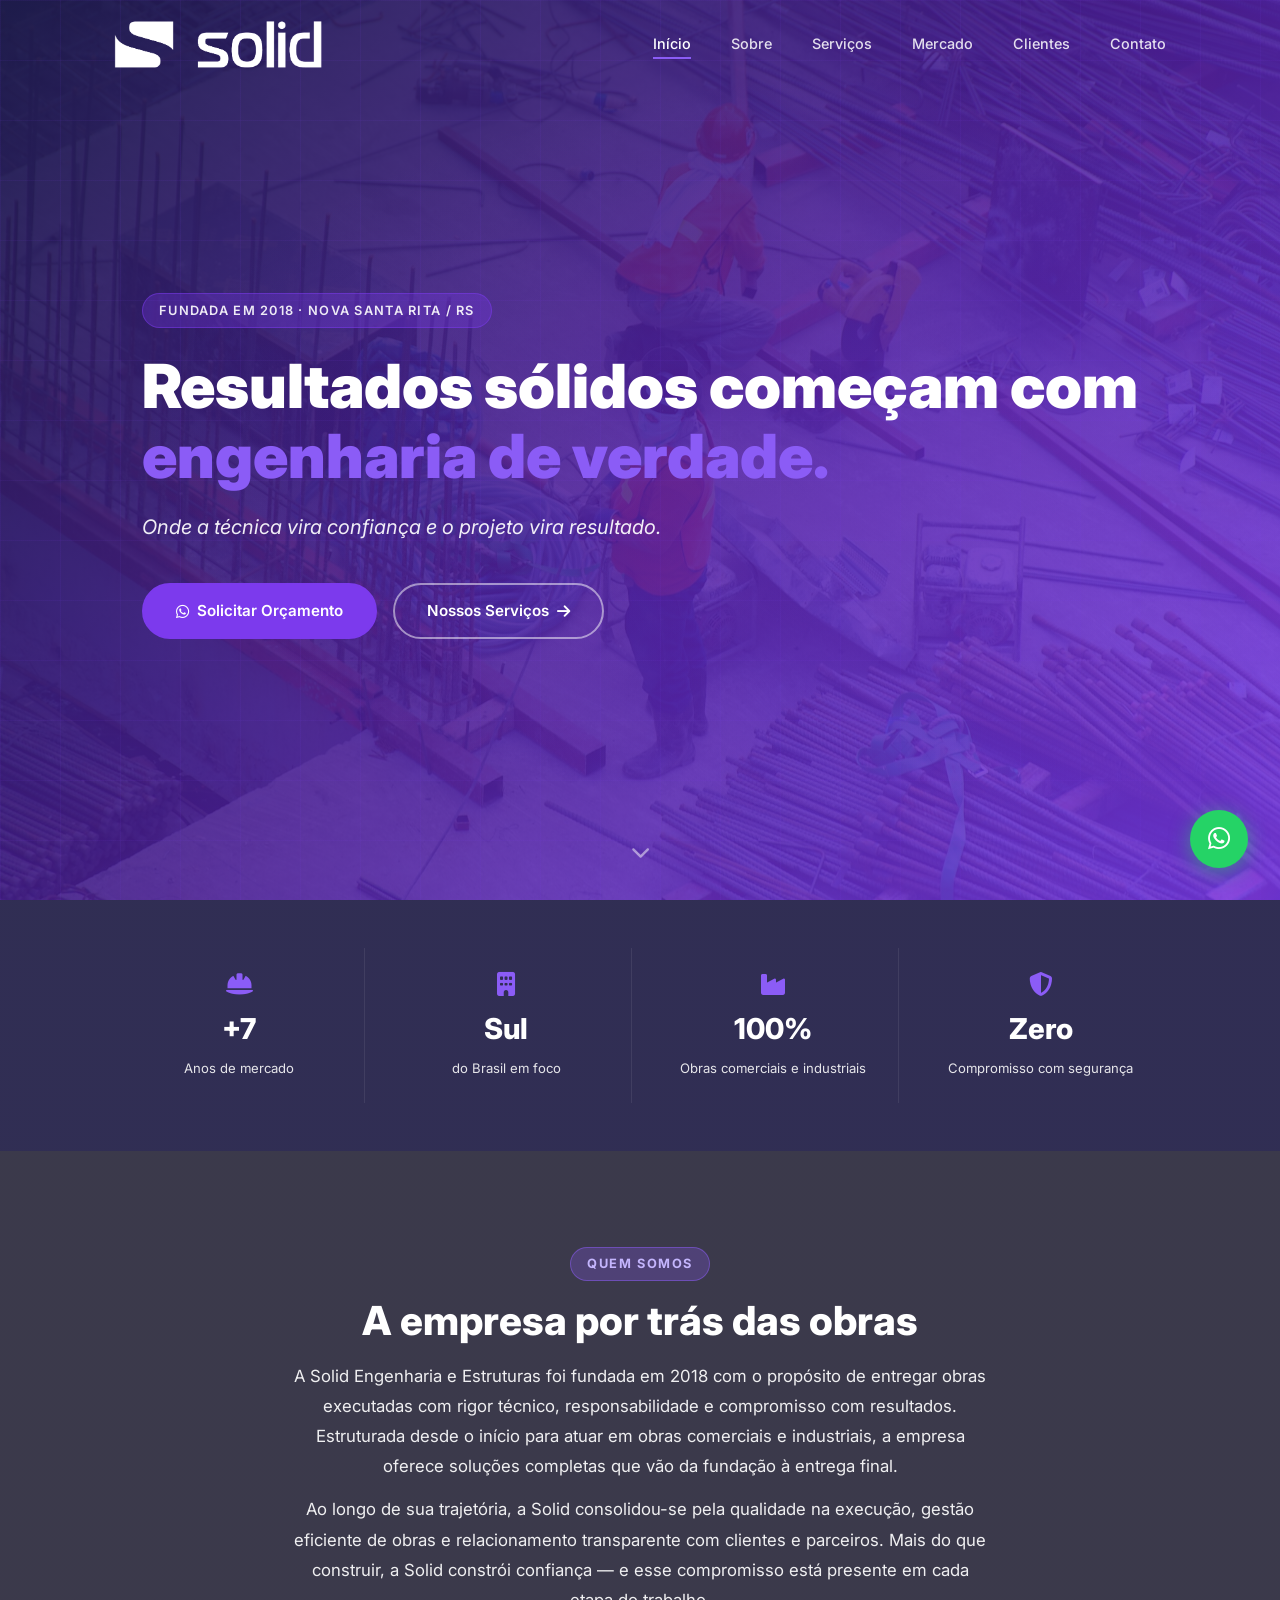
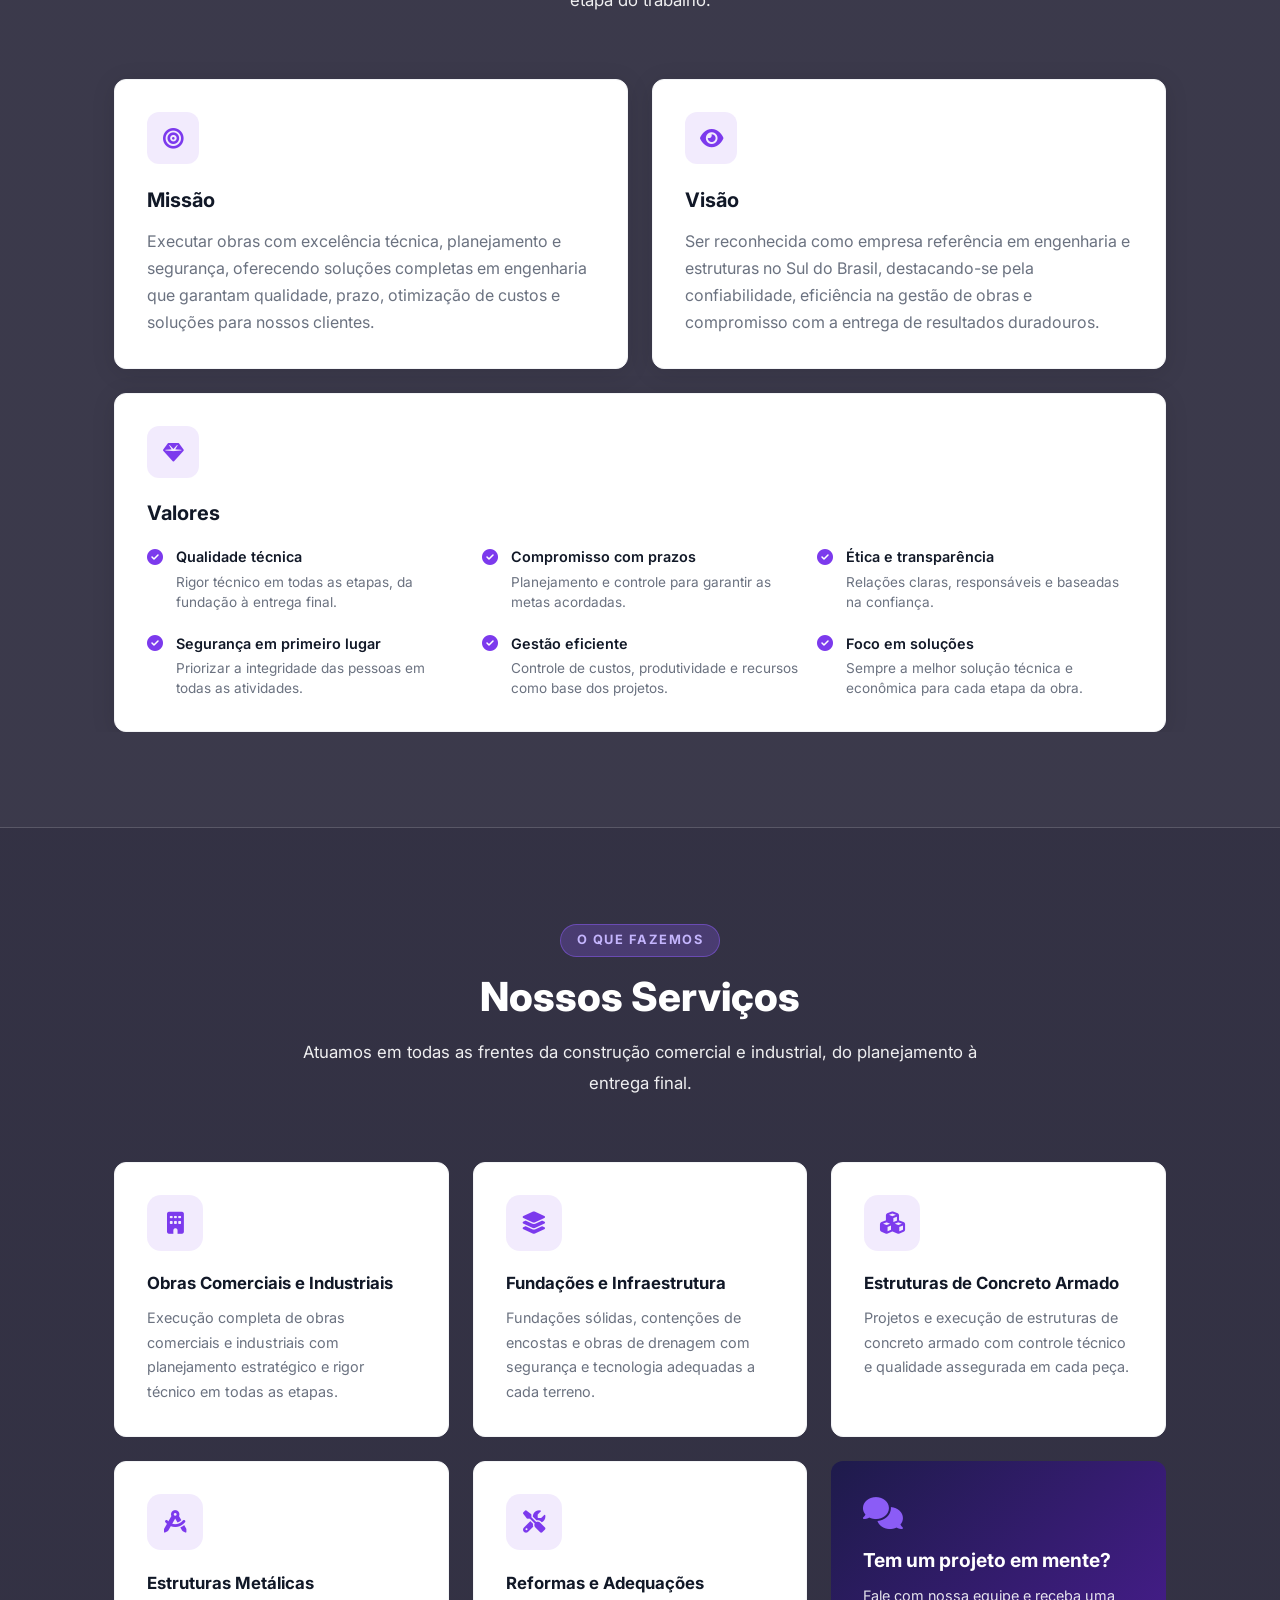
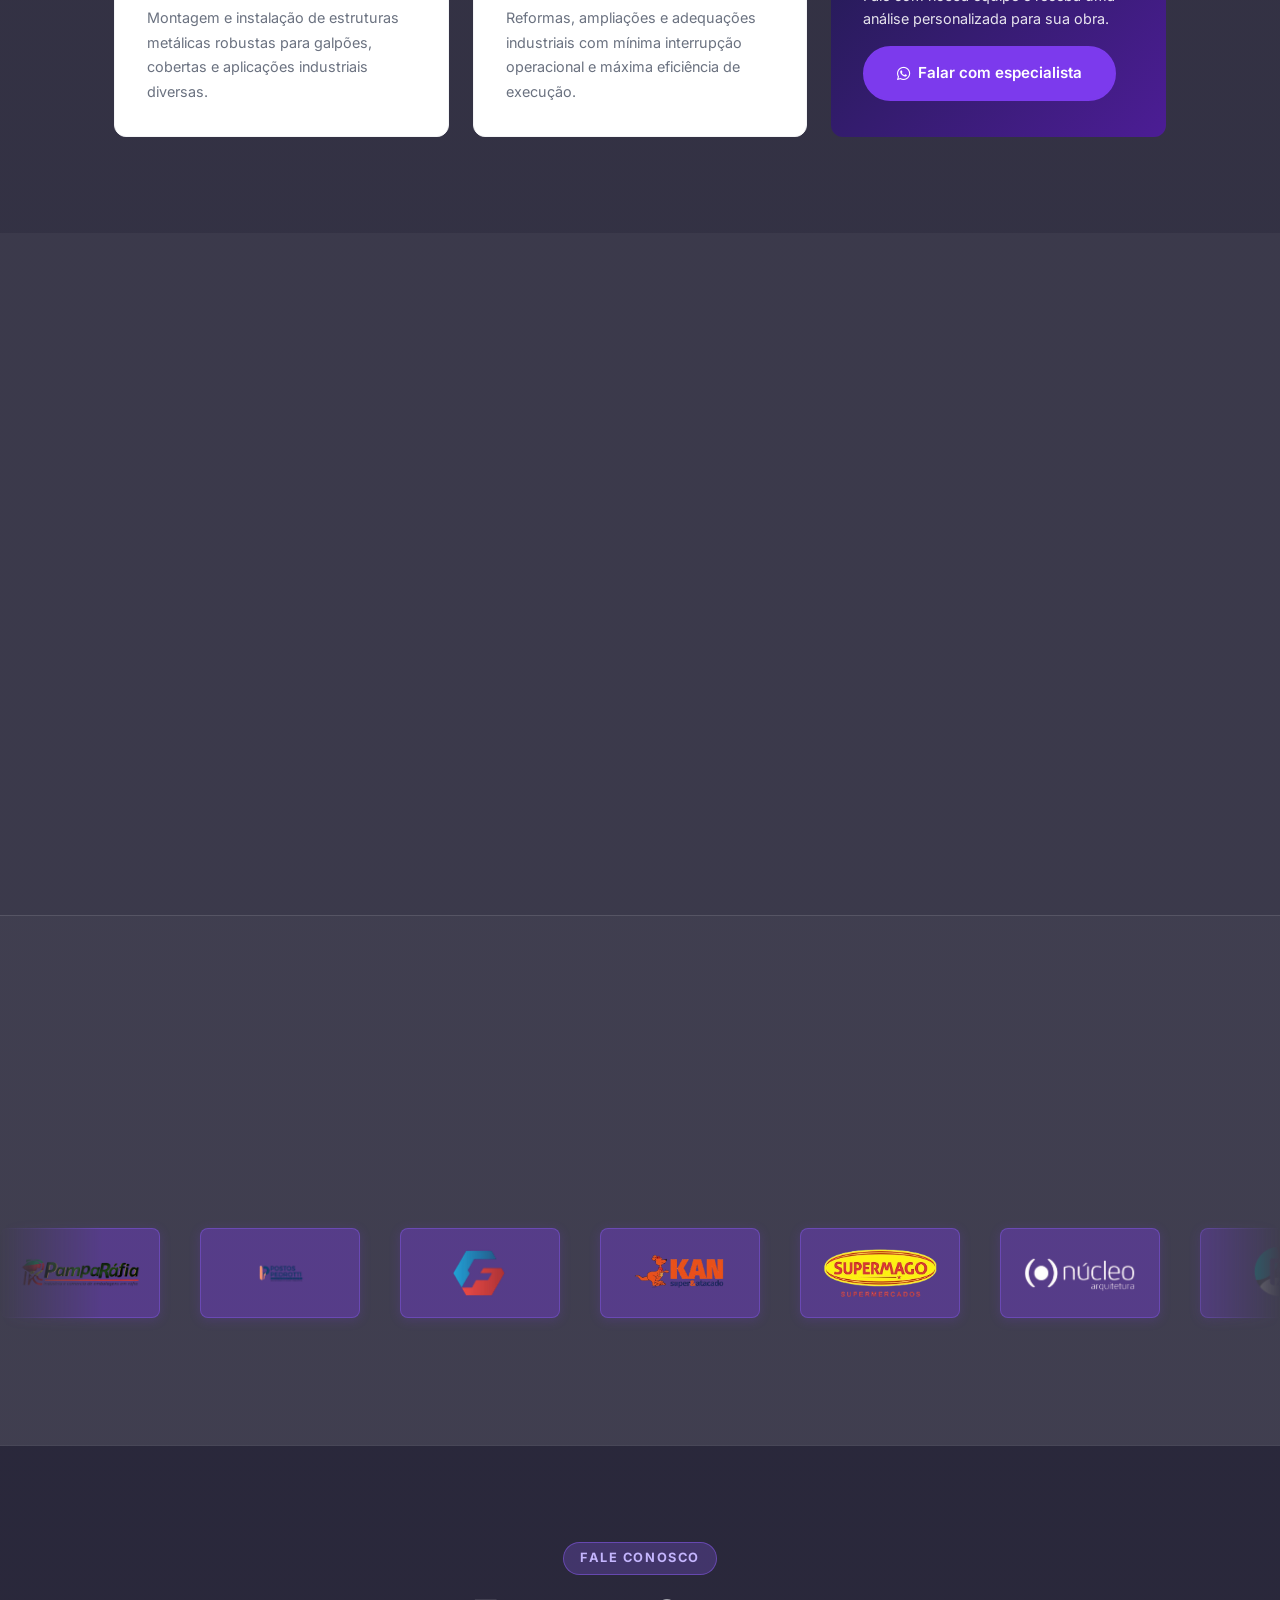
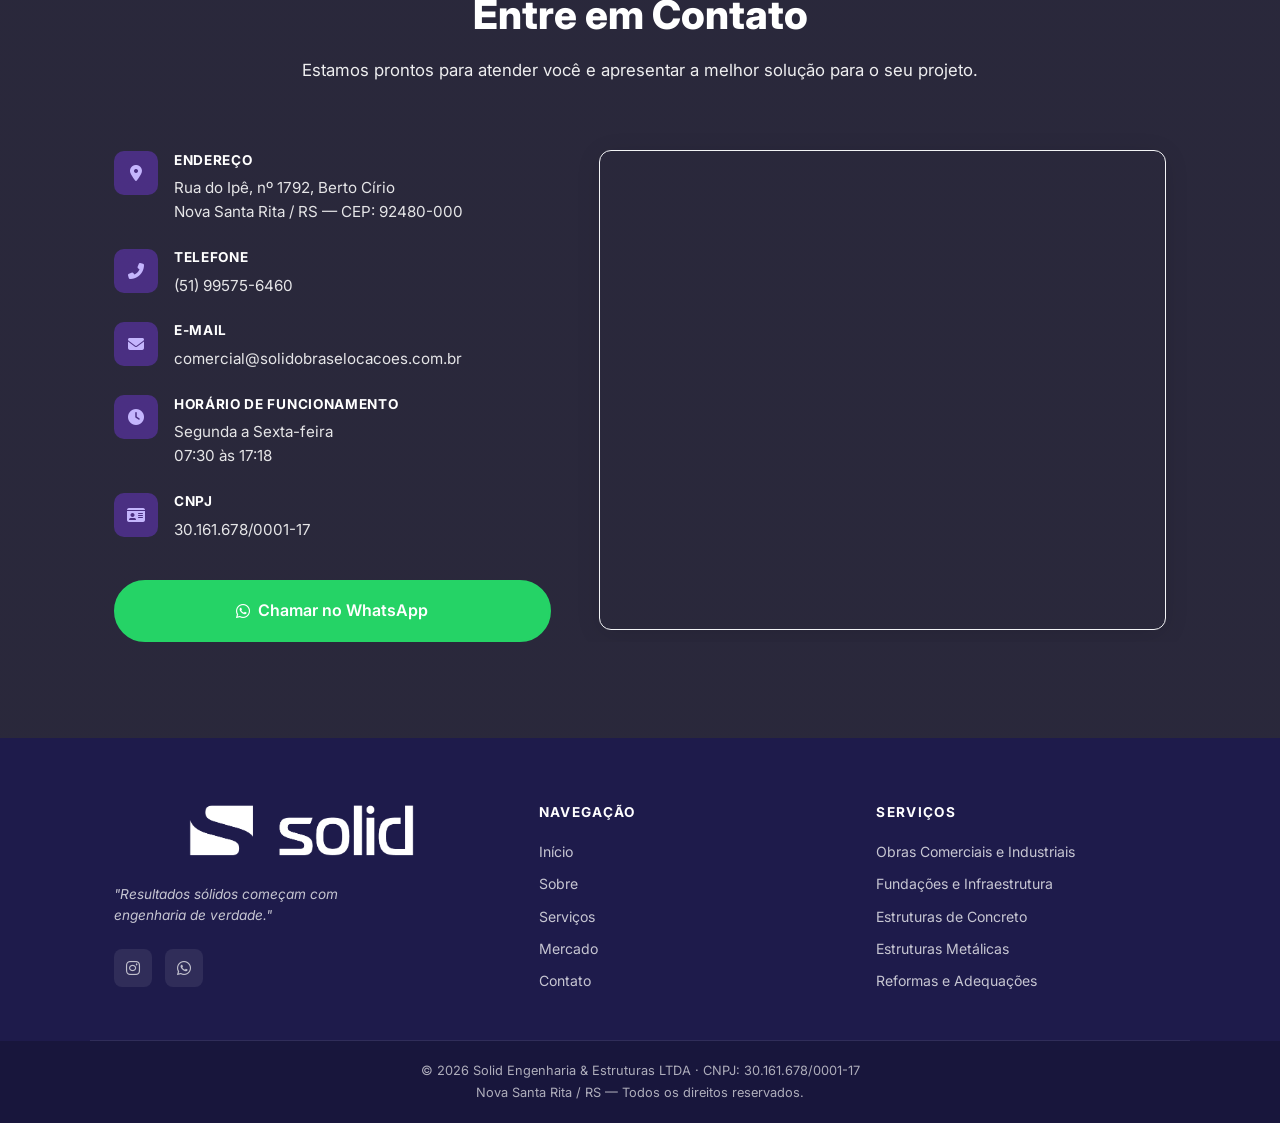
==== index.html @ dd175047 "feat: site institucional Solid Engenharia & Estruturas LTDA - One-page responsivo com HTML, CSS e JS" ====
<!DOCTYPE html>
<html lang="pt-BR">
<head>
  <meta charset="UTF-8" />
  <meta name="viewport" content="width=device-width, initial-scale=1.0" />
  <meta name="description" content="Solid Engenharia & Estruturas LTDA — Execução de obras comerciais e industriais com excelência técnica, planejamento e segurança no Sul do Brasil." />
  <title>Solid Engenharia & Estruturas LTDA</title>
  <link rel="preconnect" href="https://fonts.googleapis.com" />
  <link rel="preconnect" href="https://fonts.gstatic.com" crossorigin />
  <link href="https://fonts.googleapis.com/css2?family=Inter:wght@300;400;500;600;700;800;900&display=swap" rel="stylesheet" />
  <link rel="stylesheet" href="https://cdnjs.cloudflare.com/ajax/libs/font-awesome/6.5.0/css/all.min.css" />
  <link rel="stylesheet" href="assets/css/style.css" />
  <!-- Favicon -->
  <link rel="icon" type="image/png" href="assets/images/logo.png" />
  <link rel="apple-touch-icon" href="assets/images/logo.png" />
  <!-- Open Graph -->
  <meta property="og:title" content="Solid Engenharia & Estruturas LTDA" />
  <meta property="og:description" content="Execução de obras comerciais e industriais com excelência técnica, planejamento e segurança no Sul do Brasil." />
  <meta property="og:image" content="assets/images/logo.png" />
  <meta property="og:type" content="website" />
  <meta property="og:locale" content="pt_BR" />
</head>
<body>

  <!-- ========== NAVBAR ========== -->
  <header class="navbar" id="navbar">
    <div class="container navbar__inner">
      <a href="#inicio" class="navbar__logo">
        <img src="assets/images/logo.png" alt="Solid Engenharia & Estruturas" class="navbar__logo-img" />
      </a>
      <nav class="navbar__menu" id="navMenu">
        <a href="#inicio" class="nav-link">Início</a>
        <a href="#sobre" class="nav-link">Sobre</a>
        <a href="#servicos" class="nav-link">Serviços</a>
        <a href="#mercado" class="nav-link">Mercado</a>
        <a href="#clientes" class="nav-link">Clientes</a>
        <a href="#contato" class="nav-link">Contato</a>
      </nav>
      <button class="navbar__toggle" id="navToggle" aria-label="Abrir menu">
        <i class="fas fa-bars"></i>
      </button>
    </div>
  </header>

  <!-- ========== HERO ========== -->
  <section class="hero" id="inicio">
    <div class="hero__overlay"></div>
    <div class="hero__grid-pattern"></div>
    <div class="container hero__content">
      <p class="hero__tag">Fundada em 2018 · Nova Santa Rita / RS</p>
      <h1 class="hero__title">
        Resultados sólidos começ&shy;am com<br />
        <span class="hero__title--accent">engenharia de verdade.</span>
      </h1>
      <p class="hero__subtitle">
        Onde a técnica vira confiança e o projeto vira resultado.
      </p>
      <div class="hero__actions">
        <a href="https://wa.me/5551995756460?text=Ol%C3%A1%2C+gostaria+de+um+or%C3%A7amento!" target="_blank" rel="noopener" class="btn btn--primary">
          <i class="fab fa-whatsapp"></i> Solicitar Orçamento
        </a>
        <a href="#servicos" class="btn btn--outline">
          Nossos Serviços <i class="fas fa-arrow-right"></i>
        </a>
      </div>
    </div>
    <a href="#sobre" class="hero__scroll-down" aria-label="Rolar para baixo">
      <i class="fas fa-chevron-down"></i>
    </a>
  </section>

  <!-- ========== NÚMEROS / DESTAQUES ========== -->
  <section class="highlights">
    <div class="container highlights__grid">
      <div class="highlight-card">
        <i class="fas fa-hard-hat highlight-card__icon"></i>
        <span class="highlight-card__num">+7</span>
        <span class="highlight-card__label">Anos de mercado</span>
      </div>
      <div class="highlight-card">
        <i class="fas fa-building highlight-card__icon"></i>
        <span class="highlight-card__num">Sul</span>
        <span class="highlight-card__label">do Brasil em foco</span>
      </div>
      <div class="highlight-card">
        <i class="fas fa-industry highlight-card__icon"></i>
        <span class="highlight-card__num">100%</span>
        <span class="highlight-card__label">Obras comerciais e industriais</span>
      </div>
      <div class="highlight-card">
        <i class="fas fa-shield-alt highlight-card__icon"></i>
        <span class="highlight-card__num">Zero</span>
        <span class="highlight-card__label">Compromisso com segurança</span>
      </div>
    </div>
  </section>

  <!-- ========== SOBRE ========== -->
  <section class="section sobre" id="sobre">
    <div class="container">
      <div class="section__header">
        <span class="section__tag">Quem somos</span>
        <h2 class="section__title">A empresa por trás das obras</h2>
        <p class="section__desc">
          A Solid Engenharia e Estruturas foi fundada em 2018 com o propósito de entregar obras executadas com rigor técnico, responsabilidade e compromisso com resultados. Estruturada desde o início para atuar em obras comerciais e industriais, a empresa oferece soluções completas que vão da fundação à entrega final.
        </p>
        <p class="section__desc">
          Ao longo de sua trajetória, a Solid consolidou-se pela qualidade na execução, gestão eficiente de obras e relacionamento transparente com clientes e parceiros. Mais do que construir, a Solid constrói confiança — e esse compromisso está presente em cada etapa do trabalho.
        </p>
      </div>

      <!-- Missão, Visão e Valores -->
      <div class="mvv__grid">
        <div class="mvv-card">
          <div class="mvv-card__icon">
            <i class="fas fa-bullseye"></i>
          </div>
          <h3 class="mvv-card__title">Missão</h3>
          <p class="mvv-card__text">
            Executar obras com excelência técnica, planejamento e segurança, oferecendo soluções completas em engenharia que garantam qualidade, prazo, otimização de custos e soluções para nossos clientes.
          </p>
        </div>
        <div class="mvv-card">
          <div class="mvv-card__icon">
            <i class="fas fa-eye"></i>
          </div>
          <h3 class="mvv-card__title">Visão</h3>
          <p class="mvv-card__text">
            Ser reconhecida como empresa referência em engenharia e estruturas no Sul do Brasil, destacando-se pela confiabilidade, eficiência na gestão de obras e compromisso com a entrega de resultados duradouros.
          </p>
        </div>
        <div class="mvv-card mvv-card--full">
          <div class="mvv-card__icon">
            <i class="fas fa-gem"></i>
          </div>
          <h3 class="mvv-card__title">Valores</h3>
          <div class="values-grid">
            <div class="value-item">
              <i class="fas fa-check-circle"></i>
              <div>
                <strong>Qualidade técnica</strong>
                <p>Rigor técnico em todas as etapas, da fundação à entrega final.</p>
              </div>
            </div>
            <div class="value-item">
              <i class="fas fa-check-circle"></i>
              <div>
                <strong>Compromisso com prazos</strong>
                <p>Planejamento e controle para garantir as metas acordadas.</p>
              </div>
            </div>
            <div class="value-item">
              <i class="fas fa-check-circle"></i>
              <div>
                <strong>Ética e transparência</strong>
                <p>Relações claras, responsáveis e baseadas na confiança.</p>
              </div>
            </div>
            <div class="value-item">
              <i class="fas fa-check-circle"></i>
              <div>
                <strong>Segurança em primeiro lugar</strong>
                <p>Priorizar a integridade das pessoas em todas as atividades.</p>
              </div>
            </div>
            <div class="value-item">
              <i class="fas fa-check-circle"></i>
              <div>
                <strong>Gestão eficiente</strong>
                <p>Controle de custos, produtividade e recursos como base dos projetos.</p>
              </div>
            </div>
            <div class="value-item">
              <i class="fas fa-check-circle"></i>
              <div>
                <strong>Foco em soluções</strong>
                <p>Sempre a melhor solução técnica e econômica para cada etapa da obra.</p>
              </div>
            </div>
          </div>
        </div>
      </div>
    </div>
  </section>

  <!-- ========== SERVIÇOS ========== -->
  <section class="section servicos" id="servicos">
    <div class="container">
      <div class="section__header">
        <span class="section__tag">O que fazemos</span>
        <h2 class="section__title">Nossos Serviços</h2>
        <p class="section__desc">
          Atuamos em todas as frentes da construção comercial e industrial, do planejamento à entrega final.
        </p>
      </div>
      <div class="services__grid">
        <div class="service-card">
          <div class="service-card__icon">
            <i class="fas fa-building"></i>
          </div>
          <h3 class="service-card__title">Obras Comerciais e Industriais</h3>
          <p class="service-card__text">Execução completa de obras comerciais e industriais com planejamento estratégico e rigor técnico em todas as etapas.</p>
        </div>
        <div class="service-card">
          <div class="service-card__icon">
            <i class="fas fa-layer-group"></i>
          </div>
          <h3 class="service-card__title">Fundações e Infraestrutura</h3>
          <p class="service-card__text">Fundações sólidas, contenções de encostas e obras de drenagem com segurança e tecnologia adequadas a cada terreno.</p>
        </div>
        <div class="service-card">
          <div class="service-card__icon">
            <i class="fas fa-cubes"></i>
          </div>
          <h3 class="service-card__title">Estruturas de Concreto Armado</h3>
          <p class="service-card__text">Projetos e execução de estruturas de concreto armado com controle técnico e qualidade assegurada em cada peça.</p>
        </div>
        <div class="service-card">
          <div class="service-card__icon">
            <i class="fas fa-drafting-compass"></i>
          </div>
          <h3 class="service-card__title">Estruturas Metálicas</h3>
          <p class="service-card__text">Montagem e instalação de estruturas metálicas robustas para galpões, cobertas e aplicações industriais diversas.</p>
        </div>
        <div class="service-card">
          <div class="service-card__icon">
            <i class="fas fa-tools"></i>
          </div>
          <h3 class="service-card__title">Reformas e Adequações</h3>
          <p class="service-card__text">Reformas, ampliações e adequações industriais com mínima interrupção operacional e máxima eficiência de execução.</p>
        </div>
        <div class="service-card service-card--cta">
          <i class="fas fa-comments service-card--cta__icon"></i>
          <h3>Tem um projeto em mente?</h3>
          <p>Fale com nossa equipe e receba uma análise personalizada para sua obra.</p>
          <a href="https://wa.me/5551995756460?text=Ol%C3%A1%2C+gostaria+de+um+or%C3%A7amento!" target="_blank" rel="noopener" class="btn btn--primary">
            <i class="fab fa-whatsapp"></i> Falar com especialista
          </a>
        </div>
      </div>
    </div>
  </section>

  <!-- ========== MERCADO DE ATUAÇÃO ========== -->
  <section class="section mercado" id="mercado">
    <div class="container">
      <div class="mercado__inner">
        <div class="mercado__text">
          <span class="section__tag">Onde atuamos</span>
          <h2 class="section__title">Mercado de Atuação</h2>
          <p>
            A Solid Engenharia e Estruturas é especialista na execução de obras comerciais e industriais. Atuamos desde a fundação até a entrega final, garantindo controle total do processo construtivo.
          </p>
          <p>
            Cada projeto é conduzido com planejamento estratégico, gestão eficiente e rigor técnico, assegurando cumprimento de prazos, otimização de custos e máxima confiabilidade.
          </p>
          <p>
            Mais do que construir, entregamos obras sólidas, funcionais e duráveis, que impulsionam o crescimento e a operação dos nossos clientes.
          </p>
          <a href="#contato" class="btn btn--primary" style="margin-top: 1.5rem; display: inline-flex;">
            Entre em contato <i class="fas fa-arrow-right" style="margin-left: .5rem;"></i>
          </a>
        </div>
        <div class="mercado__features">
          <div class="mercado-feat">
            <div class="mercado-feat__icon"><i class="fas fa-industry"></i></div>
            <div>
              <strong>Obras Industriais</strong>
              <p>Galpões, plantas industriais e ampliações fabris com gestão completa.</p>
            </div>
          </div>
          <div class="mercado-feat">
            <div class="mercado-feat__icon"><i class="fas fa-store"></i></div>
            <div>
              <strong>Obras Comerciais</strong>
              <p>Centros comerciais, lojas e empreendimentos com qualidade e prazo.</p>
            </div>
          </div>
          <div class="mercado-feat">
            <div class="mercado-feat__icon"><i class="fas fa-map-marker-alt"></i></div>
            <div>
              <strong>Sul do Brasil</strong>
              <p>Atuação consolidada na região Sul, com foco em resultados duradouros.</p>
            </div>
          </div>
          <div class="mercado-feat">
            <div class="mercado-feat__icon"><i class="fas fa-chart-line"></i></div>
            <div>
              <strong>Gestão de ponta a ponta</strong>
              <p>Do planejamento à entrega final com total controle do processo.</p>
            </div>
          </div>
        </div>
      </div>
    </div>
  </section>

  <!-- ========== CLIENTES ========== -->
  <section class="section clientes" id="clientes">
    <div class="container">
      <div class="section__header">
        <span class="section__tag">Quem confia na Solid</span>
        <h2 class="section__title">Nossos Clientes</h2>
        <p class="section__desc">Empresas que escolheram a Solid para construir com qualidade, segurança e confiança.</p>
      </div>
    </div>
    <div class="carousel-wrapper">
      <div class="carousel-track" id="carouselTrack">
        <!-- Logos originais -->
        <div class="carousel-item" onclick="openModal('assets/images/Cliente_1_1_LOGO-removebg-preview.png')">
          <img src="assets/images/Cliente_1_1_LOGO-removebg-preview.png" alt="Cliente 1" />
        </div>
        <div class="carousel-item" onclick="openModal('assets/images/Cliente_1_2_2252949492180904-removebg-prev.png')">
          <img src="assets/images/Cliente_1_2_2252949492180904-removebg-prev.png" alt="Cliente 2" />
        </div>
        <div class="carousel-item" onclick="openModal('assets/images/Cliente_1_3_2038551013670509-removebg-prev.png')">
          <img src="assets/images/Cliente_1_3_2038551013670509-removebg-prev.png" alt="Cliente 3" />
        </div>
        <div class="carousel-item" onclick="openModal('assets/images/Cliente_1_4_1873257130731669-removebg-prev.png')">
          <img src="assets/images/Cliente_1_4_1873257130731669-removebg-prev.png" alt="Cliente 4" />
        </div>
        <div class="carousel-item" onclick="openModal('assets/images/Cliente_1_5_1437698071387442-removebg-prev.png')">
          <img src="assets/images/Cliente_1_5_1437698071387442-removebg-prev.png" alt="Cliente 5" />
        </div>
        <div class="carousel-item" onclick="openModal('assets/images/Cliente_1_6_1421477262946421-removebg-prev.png')">
          <img src="assets/images/Cliente_1_6_1421477262946421-removebg-prev.png" alt="Cliente 6" />
        </div>
        <div class="carousel-item" onclick="openModal('assets/images/Cliente_1_7_1420464463164594-removebg-prev.png')">
          <img src="assets/images/Cliente_1_7_1420464463164594-removebg-prev.png" alt="Cliente 7" />
        </div>
        <div class="carousel-item" onclick="openModal('assets/images/Cliente_1_8_1390937196137273-removebg-prev.png')">
          <img src="assets/images/Cliente_1_8_1390937196137273-removebg-prev.png" alt="Cliente 8" />
        </div>
        <div class="carousel-item" onclick="openModal('assets/images/Cliente_1_9_1276550847699148-removebg-prev.png')">
          <img src="assets/images/Cliente_1_9_1276550847699148-removebg-prev.png" alt="Cliente 9" />
        </div>
        <div class="carousel-item" onclick="openModal('assets/images/Cliente_1_10_1273704554647528-removebg-prev.png')">
          <img src="assets/images/Cliente_1_10_1273704554647528-removebg-prev.png" alt="Cliente 10" />
        </div>
        <div class="carousel-item" onclick="openModal('assets/images/Cliente_1_11_948637857812284-removebg-previ.png')">
          <img src="assets/images/Cliente_1_11_948637857812284-removebg-previ.png" alt="Cliente 11" />
        </div>
        <div class="carousel-item" onclick="openModal('assets/images/Cliente_1_12_882367081089703-removebg-previ.png')">
          <img src="assets/images/Cliente_1_12_882367081089703-removebg-previ.png" alt="Cliente 12" />
        </div>
        <!-- Duplicatas para loop infinito -->
        <div class="carousel-item" onclick="openModal('assets/images/Cliente_1_1_LOGO-removebg-preview.png')">
          <img src="assets/images/Cliente_1_1_LOGO-removebg-preview.png" alt="Cliente 1" />
        </div>
        <div class="carousel-item" onclick="openModal('assets/images/Cliente_1_2_2252949492180904-removebg-prev.png')">
          <img src="assets/images/Cliente_1_2_2252949492180904-removebg-prev.png" alt="Cliente 2" />
        </div>
        <div class="carousel-item" onclick="openModal('assets/images/Cliente_1_3_2038551013670509-removebg-prev.png')">
          <img src="assets/images/Cliente_1_3_2038551013670509-removebg-prev.png" alt="Cliente 3" />
        </div>
        <div class="carousel-item" onclick="openModal('assets/images/Cliente_1_4_1873257130731669-removebg-prev.png')">
          <img src="assets/images/Cliente_1_4_1873257130731669-removebg-prev.png" alt="Cliente 4" />
        </div>
        <div class="carousel-item" onclick="openModal('assets/images/Cliente_1_5_1437698071387442-removebg-prev.png')">
          <img src="assets/images/Cliente_1_5_1437698071387442-removebg-prev.png" alt="Cliente 5" />
        </div>
        <div class="carousel-item" onclick="openModal('assets/images/Cliente_1_6_1421477262946421-removebg-prev.png')">
          <img src="assets/images/Cliente_1_6_1421477262946421-removebg-prev.png" alt="Cliente 6" />
        </div>
        <div class="carousel-item" onclick="openModal('assets/images/Cliente_1_7_1420464463164594-removebg-prev.png')">
          <img src="assets/images/Cliente_1_7_1420464463164594-removebg-prev.png" alt="Cliente 7" />
        </div>
        <div class="carousel-item" onclick="openModal('assets/images/Cliente_1_8_1390937196137273-removebg-prev.png')">
          <img src="assets/images/Cliente_1_8_1390937196137273-removebg-prev.png" alt="Cliente 8" />
        </div>
        <div class="carousel-item" onclick="openModal('assets/images/Cliente_1_9_1276550847699148-removebg-prev.png')">
          <img src="assets/images/Cliente_1_9_1276550847699148-removebg-prev.png" alt="Cliente 9" />
        </div>
        <div class="carousel-item" onclick="openModal('assets/images/Cliente_1_10_1273704554647528-removebg-prev.png')">
          <img src="assets/images/Cliente_1_10_1273704554647528-removebg-prev.png" alt="Cliente 10" />
        </div>
        <div class="carousel-item" onclick="openModal('assets/images/Cliente_1_11_948637857812284-removebg-previ.png')">
          <img src="assets/images/Cliente_1_11_948637857812284-removebg-previ.png" alt="Cliente 11" />
        </div>
        <div class="carousel-item" onclick="openModal('assets/images/Cliente_1_12_882367081089703-removebg-previ.png')">
          <img src="assets/images/Cliente_1_12_882367081089703-removebg-previ.png" alt="Cliente 12" />
        </div>
      </div>
    </div>
  </section>

  <!-- ========== CONTATO ========== -->
  <section class="section contato" id="contato">
    <div class="container">
      <div class="section__header">
        <span class="section__tag">Fale conosco</span>
        <h2 class="section__title">Entre em Contato</h2>
        <p class="section__desc">Estamos prontos para atender você e apresentar a melhor solução para o seu projeto.</p>
      </div>
      <div class="contato__grid">
        <div class="contato__info">
          <div class="contact-item">
            <div class="contact-item__icon"><i class="fas fa-map-marker-alt"></i></div>
            <div>
              <strong>Endereço</strong>
              <p>Rua do Ipê, nº 1792, Berto Círio<br />Nova Santa Rita / RS — CEP: 92480-000</p>
            </div>
          </div>
          <div class="contact-item">
            <div class="contact-item__icon"><i class="fas fa-phone-alt"></i></div>
            <div>
              <strong>Telefone</strong>
              <p><a href="tel:+5551995756460">(51) 99575-6460</a></p>
            </div>
          </div>
          <div class="contact-item">
            <div class="contact-item__icon"><i class="fas fa-envelope"></i></div>
            <div>
              <strong>E-mail</strong>
              <p><a href="mailto:comercial@solidobraselocacoes.com.br">comercial@solidobraselocacoes.com.br</a></p>
            </div>
          </div>
          <div class="contact-item">
            <div class="contact-item__icon"><i class="fas fa-clock"></i></div>
            <div>
              <strong>Horário de Funcionamento</strong>
              <p>Segunda a Sexta-feira<br />07:30 às 17:18</p>
            </div>
          </div>
          <div class="contact-item">
            <div class="contact-item__icon"><i class="fas fa-id-card"></i></div>
            <div>
              <strong>CNPJ</strong>
              <p>30.161.678/0001-17</p>
            </div>
          </div>
          <a href="https://wa.me/5551995756460?text=Ol%C3%A1%2C+gostaria+de+um+or%C3%A7amento!" target="_blank" rel="noopener" class="btn btn--primary btn--whatsapp">
            <i class="fab fa-whatsapp"></i> Chamar no WhatsApp
          </a>
        </div>
        <div class="contato__map">
          <iframe
            src="https://maps.google.com/maps?q=Rua+do+Ipe+1792+Nova+Santa+Rita+RS&output=embed"
            width="100%"
            height="100%"
            style="border:0; border-radius: 12px;"
            allowfullscreen=""
            loading="lazy"
            referrerpolicy="no-referrer-when-downgrade"
            title="Localização Solid Engenharia">
          </iframe>
        </div>
      </div>
    </div>
  </section>

  <!-- ========== FOOTER ========== -->
  <footer class="footer">
    <div class="container footer__inner">
      <div class="footer__brand">
        <img src="assets/images/logo.png" alt="Solid Engenharia & Estruturas" class="footer__logo-img" />
        <p class="footer__slogan">"Resultados sólidos começam com engenharia de verdade."</p>
        <div class="footer__social">
          <a href="https://www.instagram.com/solid_e.e/" target="_blank" rel="noopener" aria-label="Instagram">
            <i class="fab fa-instagram"></i>
          </a>
          <a href="https://wa.me/5551995756460" target="_blank" rel="noopener" aria-label="WhatsApp">
            <i class="fab fa-whatsapp"></i>
          </a>
        </div>
      </div>
      <div class="footer__links">
        <h4>Navegação</h4>
        <a href="#inicio">Início</a>
        <a href="#sobre">Sobre</a>
        <a href="#servicos">Serviços</a>
        <a href="#mercado">Mercado</a>
        <a href="#contato">Contato</a>
      </div>
      <div class="footer__links">
        <h4>Serviços</h4>
        <a href="#servicos">Obras Comerciais e Industriais</a>
        <a href="#servicos">Fundações e Infraestrutura</a>
        <a href="#servicos">Estruturas de Concreto</a>
        <a href="#servicos">Estruturas Metálicas</a>
        <a href="#servicos">Reformas e Adequações</a>
      </div>
    </div>
    <div class="footer__bottom">
      <div class="container">
        <p>© 2024 Solid Engenharia & Estruturas LTDA · CNPJ: 30.161.678/0001-17</p>
        <p>Nova Santa Rita / RS — Todos os direitos reservados.</p>
      </div>
    </div>
  </footer>

  <!-- ========== WHATSAPP FLUTUANTE ========== -->
  <a href="https://wa.me/5551995756460?text=Ol%C3%A1%2C+gostaria+de+um+or%C3%A7amento!" target="_blank" rel="noopener" class="whatsapp-float" aria-label="WhatsApp">
    <i class="fab fa-whatsapp"></i>
  </a>

  <!-- ========== MODAL LOGO CLIENTE ========== -->
  <div class="modal-overlay" id="modalOverlay" onclick="closeModal()">
    <div class="modal-box" onclick="event.stopPropagation()">
      <button class="modal-close" onclick="closeModal()" aria-label="Fechar"><i class="fas fa-times"></i></button>
      <img src="" alt="Logo do cliente" id="modalImg" class="modal-img" />
    </div>
  </div>

  <script src="assets/js/main.js"></script>
</body>
</html>
---- assets/css/style.css ----
/* ============================================================
   SOLID ENGENHARIA & ESTRUTURAS — Stylesheet
   Cores: Roxo vibrante (#7C3AED), Branco, Cinza
   ============================================================ */

/* ---------- RESET & BASE ---------- */
*, *::before, *::after { box-sizing: border-box; margin: 0; padding: 0; }

:root {
  --purple-primary:  #7C3AED;
  --purple-dark:     #1e1b4b;
  --purple-mid:      #4C1D95;
  --purple-light:    #8B5CF6;
  --purple-glow:     rgba(124, 58, 237, 0.25);
  --purple-border:   rgba(124, 58, 237, 0.3);

  --white:           #FFFFFF;
  --gray-50:         #F9FAFB;
  --gray-100:        #F3F4F6;
  --gray-300:        #D1D5DB;
  --gray-500:        #6B7280;
  --gray-700:        #374151;
  --gray-900:        #111827;

  --font:            'Inter', sans-serif;
  --radius:          12px;
  --radius-sm:       8px;
  --transition:      0.3s ease;
  --shadow:          0 4px 24px rgba(0,0,0,0.1);
  --shadow-purple:   0 4px 24px rgba(124, 58, 237, 0.25);
}

html {
  scroll-behavior: smooth;
  overflow-x: hidden;
  max-width: 100%;
}

body {
  font-family: var(--font);
  background: var(--white);
  color: var(--gray-700);
  line-height: 1.6;
  overflow-x: hidden;
  max-width: 100%;
  width: 100%;
}

a { text-decoration: none; color: inherit; }
img { max-width: 100%; display: block; }
ul { list-style: none; }

/* ---------- CONTAINER ---------- */
.container {
  max-width: 1200px;
  margin: 0 auto;
  padding: 0 1.5rem;
}

/* ---------- BUTTONS ---------- */
.btn {
  display: inline-flex;
  align-items: center;
  gap: .5rem;
  padding: .85rem 2rem;
  border-radius: 50px;
  font-weight: 600;
  font-size: .95rem;
  cursor: pointer;
  border: 2px solid transparent;
  transition: all var(--transition);
}

.btn--primary {
  background: var(--purple-primary);
  color: var(--white);
  border-color: var(--purple-primary);
}
.btn--primary:hover {
  background: var(--purple-light);
  border-color: var(--purple-light);
  transform: translateY(-2px);
  box-shadow: var(--shadow-purple);
}

.btn--outline {
  background: transparent;
  color: var(--white);
  border-color: rgba(255,255,255,0.5);
}
.btn--outline:hover {
  background: rgba(255,255,255,0.1);
  border-color: var(--white);
}

.btn--whatsapp {
  background: #25D366;
  border-color: #25D366;
  color: var(--white);
  width: 100%;
  justify-content: center;
  margin-top: 1rem;
  font-size: 1rem;
  padding: 1rem 2rem;
}
.btn--whatsapp:hover {
  background: #1ebe5d;
  border-color: #1ebe5d;
  box-shadow: 0 4px 20px rgba(37, 211, 102, 0.4);
  transform: translateY(-2px);
}

/* ---------- SECTION COMMON ---------- */
.section { padding: 6rem 0; }

.section__header {
  text-align: center;
  max-width: 700px;
  margin: 0 auto 4rem;
}

.section__tag {
  display: inline-block;
  background: rgba(124, 58, 237, 0.1);
  color: var(--purple-primary);
  font-size: .8rem;
  font-weight: 700;
  letter-spacing: .12em;
  text-transform: uppercase;
  padding: .35rem 1rem;
  border-radius: 50px;
  margin-bottom: 1rem;
}

.section__title {
  font-size: clamp(1.8rem, 4vw, 2.5rem);
  font-weight: 800;
  color: var(--gray-900);
  margin-bottom: 1rem;
  line-height: 1.2;
}

.section__desc {
  color: var(--gray-500);
  font-size: 1.05rem;
  line-height: 1.8;
}

/* ============================================================
   NAVBAR
   ============================================================ */
.navbar {
  position: fixed;
  top: 0;
  width: 100%;
  z-index: 1000;
  padding: 1.1rem 0;
  transition: all var(--transition);
  background: transparent;
}

.navbar.scrolled {
  background: rgba(30, 27, 75, 0.97);
  backdrop-filter: blur(12px);
  padding: .7rem 0;
  box-shadow: 0 2px 20px rgba(0,0,0,0.3);
}

.navbar__inner {
  display: flex;
  align-items: center;
  justify-content: space-between;
}

.navbar__logo {
  display: flex;
  flex-direction: column;
  line-height: 1.1;
}

.logo-text {
  font-size: 1.5rem;
  font-weight: 900;
  color: var(--white);
  letter-spacing: .05em;
}

.logo-accent { color: var(--purple-light); }

.logo-sub {
  font-size: .65rem;
  color: rgba(255,255,255,0.6);
  letter-spacing: .08em;
  text-transform: uppercase;
  font-weight: 500;
}

.navbar__menu {
  display: flex;
  align-items: center;
  gap: 2.5rem;
}

.nav-link {
  color: rgba(255,255,255,0.85);
  font-size: .9rem;
  font-weight: 500;
  position: relative;
  transition: color var(--transition);
}

.nav-link::after {
  content: '';
  position: absolute;
  bottom: -4px;
  left: 0;
  width: 0;
  height: 2px;
  background: var(--purple-light);
  transition: width var(--transition);
}

.nav-link:hover,
.nav-link.active {
  color: var(--white);
}

.nav-link:hover::after,
.nav-link.active::after {
  width: 100%;
}

.navbar__toggle {
  display: none;
  background: none;
  border: none;
  color: var(--white);
  font-size: 1.4rem;
  cursor: pointer;
}

/* ============================================================
   HERO
   ============================================================ */
.hero {
  position: relative;
  min-height: 100vh;
  display: flex;
  align-items: center;
  overflow: hidden;
  background:
    linear-gradient(135deg, rgba(30, 27, 75, 0.96) 0%, rgba(76, 29, 149, 0.88) 50%, rgba(124, 58, 237, 0.85) 100%),
    url('../images/hero-bg.jpg') center / cover no-repeat;
}

/* Padrão de grade estilo engenharia */
.hero__grid-pattern {
  position: absolute;
  inset: 0;
  background-image:
    linear-gradient(rgba(124,58,237,0.08) 1px, transparent 1px),
    linear-gradient(90deg, rgba(124,58,237,0.08) 1px, transparent 1px);
  background-size: 60px 60px;
  pointer-events: none;
}

.hero__overlay {
  position: absolute;
  inset: 0;
  background: radial-gradient(ellipse at 70% 50%, rgba(124,58,237,0.15) 0%, transparent 60%);
  pointer-events: none;
}

.hero__content {
  position: relative;
  z-index: 2;
  padding: 8rem 1.5rem 6rem;
  max-width: 800px;
}

.hero__tag {
  display: inline-block;
  background: rgba(124, 58, 237, 0.3);
  border: 1px solid rgba(124, 58, 237, 0.5);
  color: rgba(255,255,255,0.9);
  font-size: .8rem;
  font-weight: 600;
  letter-spacing: .1em;
  text-transform: uppercase;
  padding: .4rem 1rem;
  border-radius: 50px;
  margin-bottom: 1.5rem;
}

.hero__title {
  font-size: clamp(2.2rem, 5vw, 3.8rem);
  font-weight: 900;
  color: var(--white);
  line-height: 1.15;
  margin-bottom: 1.2rem;
}

.hero__title--accent { color: var(--purple-light); }

.hero__subtitle {
  font-size: clamp(1rem, 2vw, 1.25rem);
  color: rgba(255,255,255,0.92);
  margin-bottom: 2.5rem;
  max-width: 550px;
  font-style: italic;
}

.hero__actions {
  display: flex;
  gap: 1rem;
  flex-wrap: wrap;
}

.hero__scroll-down {
  position: absolute;
  bottom: 2rem;
  left: 50%;
  transform: translateX(-50%);
  color: rgba(255,255,255,0.5);
  font-size: 1.2rem;
  animation: bounce 2s infinite;
  z-index: 2;
}

@keyframes bounce {
  0%, 100% { transform: translateX(-50%) translateY(0); }
  50%       { transform: translateX(-50%) translateY(8px); }
}

/* ============================================================
   HIGHLIGHTS
   ============================================================ */
.highlights {
  background-image:
    linear-gradient(rgba(20, 17, 60, 0.88), rgba(20, 17, 60, 0.88)),
    url('../images/highlights-bg.jpg');
  background-size: cover;
  background-position: center;
  background-attachment: scroll, fixed;
  padding: 3rem 0;
}

.highlights__grid {
  display: grid;
  grid-template-columns: repeat(4, 1fr);
  gap: 1rem;
}

.highlight-card {
  display: flex;
  flex-direction: column;
  align-items: center;
  gap: .4rem;
  padding: 1.5rem;
  text-align: center;
  border-right: 1px solid rgba(255,255,255,0.08);
}
.highlight-card:last-child { border-right: none; }

.highlight-card__icon {
  font-size: 1.5rem;
  color: var(--purple-light);
  margin-bottom: .2rem;
}

.highlight-card__num {
  font-size: 1.8rem;
  font-weight: 800;
  color: var(--white);
}

.highlight-card__label {
  font-size: .82rem;
  color: rgba(255,255,255,0.88);
  text-align: center;
}

/* ============================================================
   SOBRE
   ============================================================ */
.sobre {
  background-image:
    linear-gradient(rgba(10, 8, 30, 0.80), rgba(10, 8, 30, 0.80)),
    url('../images/sobre-bg.jpg');
  background-size: cover;
  background-position: center;
  background-attachment: scroll, fixed;
}
.sobre .section__title { color: var(--white); }
.sobre .section__desc  { color: rgba(255,255,255,0.92); }
.sobre .section__tag   { background: rgba(139,92,246,0.25); color: #c4b5fd; border: 1px solid rgba(139,92,246,0.5); }

.section__desc + .section__desc { margin-top: .8rem; }

/* MVV */
.mvv__grid {
  display: grid;
  grid-template-columns: 1fr 1fr;
  gap: 1.5rem;
}

.mvv-card {
  background: var(--white);
  border: 1px solid var(--gray-100);
  border-radius: var(--radius);
  padding: 2rem;
  box-shadow: var(--shadow);
  transition: transform var(--transition), box-shadow var(--transition);
}

.mvv-card:hover {
  transform: translateY(-4px);
  box-shadow: 0 8px 32px rgba(0,0,0,0.1);
}

.mvv-card--full {
  grid-column: 1 / -1;
}

.mvv-card__icon {
  width: 52px;
  height: 52px;
  border-radius: 12px;
  background: rgba(124, 58, 237, 0.1);
  display: flex;
  align-items: center;
  justify-content: center;
  font-size: 1.3rem;
  color: var(--purple-primary);
  margin-bottom: 1.2rem;
}

.mvv-card__title {
  font-size: 1.25rem;
  font-weight: 700;
  color: var(--gray-900);
  margin-bottom: .75rem;
}

.mvv-card__text {
  color: var(--gray-500);
  line-height: 1.7;
}

/* Valores */
.values-grid {
  display: grid;
  grid-template-columns: repeat(3, 1fr);
  gap: 1.2rem;
  margin-top: 1rem;
}

.value-item {
  display: flex;
  gap: .8rem;
  align-items: flex-start;
}

.value-item > i {
  color: var(--purple-primary);
  font-size: 1rem;
  margin-top: .2rem;
  flex-shrink: 0;
}

.value-item strong {
  display: block;
  color: var(--gray-900);
  font-weight: 600;
  margin-bottom: .2rem;
  font-size: .9rem;
}

.value-item p {
  color: var(--gray-500);
  font-size: .85rem;
  line-height: 1.5;
}

/* ============================================================
   SERVIÇOS
   ============================================================ */
.servicos {
  background-image:
    linear-gradient(rgba(10, 8, 30, 0.83), rgba(10, 8, 30, 0.83)),
    url('../images/servicos-bg.jpg');
  background-size: cover;
  background-position: center;
  background-attachment: scroll, fixed;
}
.servicos .section__title { color: var(--white); }
.servicos .section__desc  { color: rgba(255,255,255,0.92); }
.servicos .section__tag   { background: rgba(139,92,246,0.25); color: #c4b5fd; border: 1px solid rgba(139,92,246,0.5); }
.servicos .service-card:not(.service-card--cta) { background: var(--white); }

.services__grid {
  display: grid;
  grid-template-columns: repeat(3, 1fr);
  gap: 1.5rem;
}

.service-card {
  background: var(--gray-50);
  border: 1px solid var(--gray-100);
  border-radius: var(--radius);
  padding: 2rem;
  transition: all var(--transition);
  position: relative;
  overflow: hidden;
}

.service-card::before {
  content: '';
  position: absolute;
  top: 0;
  left: 0;
  width: 4px;
  height: 100%;
  background: var(--purple-primary);
  transform: scaleY(0);
  transform-origin: bottom;
  transition: transform var(--transition);
}

.service-card:hover {
  border-color: var(--purple-border);
  transform: translateY(-4px);
  box-shadow: var(--shadow-purple);
}

.service-card:hover::before { transform: scaleY(1); }

.service-card__icon {
  width: 56px;
  height: 56px;
  border-radius: 14px;
  background: rgba(124, 58, 237, 0.1);
  display: flex;
  align-items: center;
  justify-content: center;
  font-size: 1.4rem;
  color: var(--purple-primary);
  margin-bottom: 1.2rem;
  transition: background var(--transition);
}

.service-card:hover .service-card__icon {
  background: var(--purple-primary);
  color: var(--white);
}

.service-card__title {
  font-size: 1.05rem;
  font-weight: 700;
  color: var(--gray-900);
  margin-bottom: .6rem;
}

.service-card__text {
  color: var(--gray-500);
  font-size: .9rem;
  line-height: 1.7;
}

/* Card CTA */
.service-card--cta {
  background: linear-gradient(135deg, var(--purple-dark) 0%, var(--purple-mid) 100%);
  border: none;
  display: flex;
  flex-direction: column;
  align-items: flex-start;
  justify-content: center;
  gap: .5rem;
  color: var(--white);
}

.service-card--cta::before { display: none; }

.service-card--cta:hover {
  transform: translateY(-4px);
  box-shadow: var(--shadow-purple);
  border: none;
}

.service-card--cta__icon {
  font-size: 2rem;
  color: var(--purple-light);
  margin-bottom: .5rem;
}

.service-card--cta h3 {
  font-size: 1.2rem;
  font-weight: 700;
  color: var(--white);
}

.service-card--cta p {
  color: rgba(255,255,255,0.88);
  font-size: .9rem;
  margin-bottom: .5rem;
}

/* ============================================================
   MERCADO DE ATUAÇÃO
   ============================================================ */
.mercado {
  background-image:
    linear-gradient(rgba(10, 8, 30, 0.80), rgba(10, 8, 30, 0.80)),
    url('../images/mercado-bg.jpg');
  background-size: cover;
  background-position: center;
  background-attachment: scroll, fixed;
}
.mercado .section__title  { color: var(--white); }
.mercado .section__tag    { background: rgba(139,92,246,0.25); color: #c4b5fd; border: 1px solid rgba(139,92,246,0.5); }
.mercado .mercado__text p { color: rgba(255,255,255,0.92); }

.mercado__inner {
  display: grid;
  grid-template-columns: 1fr 1fr;
  gap: 4rem;
  align-items: center;
}

.mercado__text .section__title { text-align: left; }

.mercado__text p {
  line-height: 1.8;
  margin-bottom: .8rem;
}

.mercado__features {
  display: grid;
  grid-template-columns: 1fr 1fr;
  gap: 1.2rem;
}

.mercado-feat {
  display: flex;
  gap: .9rem;
  align-items: flex-start;
  background: var(--white);
  padding: 1.2rem;
  border-radius: var(--radius-sm);
  border: 1px solid var(--gray-100);
  transition: all var(--transition);
}

.mercado-feat:hover {
  border-color: var(--purple-border);
  box-shadow: var(--shadow-purple);
}

.mercado-feat__icon {
  width: 44px;
  height: 44px;
  border-radius: 10px;
  background: rgba(124, 58, 237, 0.1);
  display: flex;
  align-items: center;
  justify-content: center;
  font-size: 1.1rem;
  color: var(--purple-primary);
  flex-shrink: 0;
}

.mercado-feat strong {
  display: block;
  font-size: .9rem;
  font-weight: 700;
  color: var(--gray-900);
  margin-bottom: .2rem;
}

.mercado-feat p {
  font-size: .82rem;
  color: var(--gray-500);
  line-height: 1.5;
  margin: 0;
}

/* ============================================================
   CONTATO
   ============================================================ */
.contato {
  background-image:
    linear-gradient(rgba(10, 8, 30, 0.87), rgba(10, 8, 30, 0.87)),
    url('../images/contato-bg.jpg');
  background-size: cover;
  background-position: center;
  background-attachment: scroll, fixed;
}
.contato .section__title  { color: var(--white); }
.contato .section__desc   { color: rgba(255,255,255,0.92); }
.contato .section__tag    { background: rgba(139,92,246,0.25); color: #c4b5fd; border: 1px solid rgba(139,92,246,0.5); }
.contato .contact-item strong     { color: var(--white); }
.contato .contact-item p,
.contato .contact-item a          { color: rgba(255,255,255,0.88); }
.contato .contact-item a:hover    { color: #c4b5fd; }
.contato .contact-item__icon      { background: rgba(124,58,237,0.4); color: #c4b5fd; }

.contato__grid {
  display: grid;
  grid-template-columns: 1fr 1.3fr;
  gap: 3rem;
  align-items: start;
}

.contato__info {
  display: flex;
  flex-direction: column;
  gap: 1.4rem;
}

.contact-item {
  display: flex;
  gap: 1rem;
  align-items: flex-start;
}

.contact-item__icon {
  width: 44px;
  height: 44px;
  border-radius: 10px;
  background: rgba(124, 58, 237, 0.1);
  display: flex;
  align-items: center;
  justify-content: center;
  font-size: 1rem;
  color: var(--purple-primary);
  flex-shrink: 0;
  margin-top: .1rem;
}

.contact-item strong {
  display: block;
  font-size: .85rem;
  font-weight: 700;
  color: var(--gray-900);
  text-transform: uppercase;
  letter-spacing: .05em;
  margin-bottom: .3rem;
}

.contact-item p,
.contact-item a {
  color: var(--gray-500);
  font-size: .95rem;
  line-height: 1.6;
  transition: color var(--transition);
}

.contact-item a:hover { color: var(--purple-primary); }

.contato__map {
  height: 480px;
  border-radius: var(--radius);
  overflow: hidden;
  box-shadow: var(--shadow);
  border: 1px solid var(--gray-100);
}

.contato__map iframe { height: 100%; }

/* ============================================================
   FOOTER
   ============================================================ */
.footer {
  background: var(--purple-dark);
  padding: 4rem 0 0;
}

.footer__inner {
  display: grid;
  grid-template-columns: 1.5fr 1fr 1fr;
  gap: 3rem;
  padding-bottom: 3rem;
  border-bottom: 1px solid rgba(255,255,255,0.08);
}

.footer__brand { display: flex; flex-direction: column; gap: .4rem; }

.footer__slogan {
  color: rgba(255,255,255,0.75);
  font-size: .85rem;
  font-style: italic;
  margin-top: .8rem;
  line-height: 1.6;
  max-width: 280px;
}

.footer__social {
  display: flex;
  gap: .8rem;
  margin-top: 1rem;
}

.footer__social a {
  width: 38px;
  height: 38px;
  border-radius: 8px;
  background: rgba(255,255,255,0.08);
  display: flex;
  align-items: center;
  justify-content: center;
  color: rgba(255,255,255,0.7);
  font-size: 1rem;
  transition: all var(--transition);
}

.footer__social a:hover {
  background: var(--purple-primary);
  color: var(--white);
  transform: translateY(-2px);
}

.footer__links { display: flex; flex-direction: column; gap: .6rem; }

.footer__links h4 {
  color: var(--white);
  font-size: .85rem;
  font-weight: 700;
  text-transform: uppercase;
  letter-spacing: .1em;
  margin-bottom: .5rem;
}

.footer__links a {
  color: rgba(255,255,255,0.75);
  font-size: .88rem;
  transition: color var(--transition);
}

.footer__links a:hover { color: var(--purple-light); }

.footer__bottom {
  background: rgba(0,0,0,0.2);
  padding: 1.2rem 0;
  text-align: center;
}

.footer__bottom p {
  color: rgba(255,255,255,0.65);
  font-size: .8rem;
  line-height: 1.7;
}

/* ============================================================
   WHATSAPP FLUTUANTE
   ============================================================ */
.whatsapp-float {
  position: fixed;
  bottom: 2rem;
  right: 2rem;
  width: 58px;
  height: 58px;
  background: #25D366;
  color: var(--white);
  border-radius: 50%;
  display: flex;
  align-items: center;
  justify-content: center;
  font-size: 1.6rem;
  box-shadow: 0 4px 20px rgba(37, 211, 102, 0.5);
  z-index: 999;
  transition: all var(--transition);
  animation: pulse-whatsapp 2.5s infinite;
}

.whatsapp-float:hover {
  background: #1ebe5d;
  transform: scale(1.1);
  animation: none;
}

@keyframes pulse-whatsapp {
  0%, 100% { box-shadow: 0 4px 20px rgba(37,211,102,0.5); }
  50%       { box-shadow: 0 4px 32px rgba(37,211,102,0.8); }
}

/* ============================================================
   NAVBAR — LOGO IMAGEM
   ============================================================ */
.navbar__logo-img {
  height: 52px;
  width: auto;
  object-fit: contain;
  filter: brightness(0) invert(1);
  transition: opacity var(--transition);
}
.navbar__logo-img:hover { opacity: .85; }
.navbar.scrolled .navbar__logo-img { filter: brightness(0) invert(1); }

/* ============================================================
   FOOTER — LOGO IMAGEM
   ============================================================ */
.footer__logo-img {
  height: 56px;
  width: auto;
  object-fit: contain;
  filter: brightness(0) invert(1);
  margin-bottom: .4rem;
}

/* ============================================================
   CLIENTES — CARROSSEL
   ============================================================ */
.clientes {
  background-image:
    linear-gradient(rgba(10, 8, 30, 0.78), rgba(10, 8, 30, 0.78)),
    url('../images/clientes-bg.jpg');
  background-size: cover;
  background-position: center;
  background-attachment: scroll, fixed;
  overflow-x: hidden;
}
.clientes .section__title { color: var(--white); }
.clientes .section__desc  { color: rgba(255,255,255,0.92); }
.clientes .section__tag   { background: rgba(139,92,246,0.25); color: #c4b5fd; border: 1px solid rgba(139,92,246,0.5); }

.carousel-wrapper {
  position: relative;
  overflow: hidden;
  padding: .5rem 0 2rem;
  /* Fade nas bordas */
  mask-image: linear-gradient(to right, transparent 0%, black 8%, black 92%, transparent 100%);
  -webkit-mask-image: linear-gradient(to right, transparent 0%, black 8%, black 92%, transparent 100%);
}

.carousel-wrapper::before,
.carousel-wrapper::after {
  content: '';
  position: absolute;
  top: 0;
  width: 120px;
  height: 100%;
  z-index: 2;
  pointer-events: none;
}

.carousel-track {
  display: flex;
  align-items: center;
  gap: 2.5rem;
  width: max-content;
  animation: scroll-logos 38s linear infinite;
}

.carousel-track:hover { animation-play-state: paused; }

@keyframes scroll-logos {
  0%   { transform: translateX(0); }
  100% { transform: translateX(-50%); }
}

.carousel-item {
  flex-shrink: 0;
  width: 160px;
  height: 90px;
  display: flex;
  align-items: center;
  justify-content: center;
  background: rgba(124, 58, 237, 0.36);
  border: 1px solid rgba(139, 92, 246, 0.4);
  border-radius: var(--radius-sm);
  padding: 1rem 1.2rem;
  cursor: pointer;
  transition: all var(--transition);
  box-shadow: 0 2px 12px rgba(124, 58, 237, 0.2);
}

.carousel-item:hover {
  background: rgba(124, 58, 237, 0.52);
  border-color: var(--purple-light);
  box-shadow: var(--shadow-purple);
  transform: scale(1.06);
}

.carousel-item img {
  max-width: 100%;
  max-height: 100%;
  object-fit: contain;
  transition: transform var(--transition);
}

.carousel-item:hover img {
  transform: scale(1.05);
}

/* ============================================================
   MODAL — LOGO EXPANDIDA
   ============================================================ */
.modal-overlay {
  position: fixed;
  inset: 0;
  background: rgba(10, 8, 30, 0.85);
  backdrop-filter: blur(8px);
  z-index: 9000;
  display: flex;
  align-items: center;
  justify-content: center;
  opacity: 0;
  visibility: hidden;
  transition: all .3s ease;
}

.modal-overlay.active {
  opacity: 1;
  visibility: visible;
}

.modal-box {
  position: relative;
  background: rgba(124, 58, 237, 0.36);
  border-radius: var(--radius);
  padding: 2.5rem;
  max-width: 480px;
  width: min(90%, calc(100vw - 2rem));
  box-shadow: 0 24px 80px rgba(0,0,0,0.5);
  transform: scale(0.85);
  transition: transform .3s ease;
  display: flex;
  align-items: center;
  justify-content: center;
}

.modal-overlay.active .modal-box {
  transform: scale(1);
}

.modal-close {
  position: absolute;
  top: .8rem;
  right: .8rem;
  width: 34px;
  height: 34px;
  border-radius: 50%;
  background: var(--gray-100);
  border: none;
  cursor: pointer;
  display: flex;
  align-items: center;
  justify-content: center;
  color: var(--gray-500);
  font-size: .9rem;
  transition: all var(--transition);
}
.modal-close:hover { background: var(--purple-primary); color: var(--white); }

.modal-img {
  max-width: 100%;
  max-height: 320px;
  object-fit: contain;
}

/* ============================================================
   PREVENÇÃO GLOBAL DE OVERFLOW HORIZONTAL
   ============================================================ */
section,
header,
footer,
.container,
.highlights,
.sobre,
.servicos,
.mercado,
.clientes,
.contato,
.footer {
  max-width: 100%;
  overflow-x: hidden;
}

.carousel-wrapper {
  /* garante que o carrossel nunca vaze */
  max-width: 100vw;
}

/* Imagens e mídias nunca ultrapassam o container */
img, video, iframe, embed, object {
  max-width: 100%;
}

/* ============================================================
   RESPONSIVO — Cobertura completa de telas
   ============================================================ */

/* ---------- FULL HD E ULTRAWIDE (1920px+) ---------- */
@media (min-width: 1920px) {
  .container        { max-width: 1500px; }
  .section          { padding: 8rem 0; }
  .hero__content    { max-width: 1000px; }
  .hero__title      { font-size: 4.8rem; }
  .hero__subtitle   { font-size: 1.4rem; }
  .section__title   { font-size: 3rem; }
  .highlight-card__num { font-size: 2.2rem; }
  .navbar__logo-img { height: 60px; }
}

/* ---------- WIDE HD (1600px) ---------- */
@media (max-width: 1600px) {
  .container { max-width: 1360px; }
}

/* ---------- HD PADRÃO (1440px) ---------- */
@media (max-width: 1440px) {
  .container { max-width: 1200px; }
}

/* ---------- NOTEBOOK / HD BAIXO (1280px) ---------- */
@media (max-width: 1280px) {
  .container        { max-width: 1100px; }
  .services__grid   { grid-template-columns: repeat(3, 1fr); }
  .mercado__inner   { gap: 3rem; }
  .footer__inner    { grid-template-columns: 1.3fr 1fr 1fr; }
}

/* ---------- TABLET LANDSCAPE / NOTEBOOK PEQUENO (1024px) ---------- */
@media (max-width: 1024px) {
  /* Parallax desativado em tablets — melhor performance e compatibilidade */
  .highlights, .sobre, .servicos, .mercado, .clientes, .contato {
    background-attachment: scroll, scroll;
  }

  .container      { max-width: 960px; }
  .section        { padding: 5rem 0; }

  /* Navbar */
  .navbar__menu   { gap: 1.8rem; }
  .nav-link       { font-size: .85rem; }

  /* Hero */
  .hero__title    { font-size: clamp(2rem, 4vw, 3.2rem); }

  /* Highlights */
  .highlights__grid { grid-template-columns: repeat(2, 1fr); }
  .highlight-card   { border-right: none; border-bottom: 1px solid rgba(255,255,255,0.08); }
  .highlight-card:nth-child(3),
  .highlight-card:nth-child(4) { border-bottom: none; }

  /* Sobre */
  .values-grid    { grid-template-columns: repeat(2, 1fr); }

  /* Serviços */
  .services__grid { grid-template-columns: repeat(2, 1fr); }

  /* Mercado */
  .mercado__inner     { grid-template-columns: 1fr 1fr; gap: 2.5rem; }
  .mercado__features  { grid-template-columns: 1fr; }

  /* Contato */
  .contato__grid  { grid-template-columns: 1fr 1fr; gap: 2rem; }
  .contato__map   { height: 420px; }

  /* Footer */
  .footer__inner  { grid-template-columns: 1.2fr 1fr 1fr; gap: 2rem; }
}

/* ---------- TABLET PORTRAIT GRANDE (900px — iPad Pro, etc.) ---------- */
@media (max-width: 900px) {
  /* Navbar: muda para hamburger mais cedo */
  .navbar__menu {
    display: none;
    position: fixed;
    top: 0; right: 0;
    height: 100vh;
    width: min(280px, 85vw);
    background: var(--purple-dark);
    flex-direction: column;
    padding: 5rem 2rem 2rem;
    gap: 1.8rem;
    z-index: 999;
    box-shadow: -4px 0 30px rgba(0,0,0,0.3);
    overflow-y: auto;
    overflow-x: hidden;
  }
  .navbar__menu.open { display: flex; }
  .navbar__toggle    { display: flex; z-index: 1000; }
  .nav-link          { font-size: 1rem; }

  /* Mercado: 1 coluna */
  .mercado__inner     { grid-template-columns: 1fr; }
  .mercado__features  { grid-template-columns: repeat(2, 1fr); }
  .mercado__text .section__title { text-align: center; }
  .mercado__text > p  { text-align: center; }
  .mercado__text .btn { display: flex; margin: 1.5rem auto 0; width: fit-content; }

  /* Contato: 1 coluna */
  .contato__grid { grid-template-columns: 1fr; }
  .contato__map  { height: 360px; }

  /* MVV */
  .mvv__grid      { grid-template-columns: 1fr 1fr; }

  /* Carrossel */
  .carousel-item  { width: 140px; height: 80px; }
}

/* ---------- TABLET PORTRAIT / MOBILE GRANDE (768px — iPad Mini, etc.) ---------- */
@media (max-width: 768px) {
  .container      { padding: 0 1.25rem; }
  .section        { padding: 4rem 0; }
  .section__header { margin-bottom: 2.5rem; }

  /* Navbar já definida no 900px */
  .navbar__logo-img { height: 44px; }

  /* Hero */
  .hero__content    { padding: 7rem 1.25rem 5rem; }
  .hero__title      { font-size: clamp(1.9rem, 5vw, 2.6rem); }
  .hero__actions    { flex-direction: column; align-items: flex-start; gap: .8rem; }
  .hero__actions .btn { width: 100%; max-width: 340px; justify-content: center; }

  /* Highlights */
  .highlights__grid { grid-template-columns: repeat(2, 1fr); gap: .5rem; }

  /* Sobre */
  .mvv__grid        { grid-template-columns: 1fr; }
  .mvv-card--full   { grid-column: auto; }
  .values-grid      { grid-template-columns: repeat(2, 1fr); }

  /* Serviços */
  .services__grid   { grid-template-columns: repeat(2, 1fr); }

  /* Mercado */
  .mercado__features { grid-template-columns: repeat(2, 1fr); }

  /* Carrossel */
  .carousel-item    { width: 130px; height: 75px; }
  .carousel-track   { gap: 1.5rem; }

  /* Contato */
  .contato__map     { height: 300px; }

  /* Footer */
  .footer__inner    { grid-template-columns: 1fr; gap: 2rem; }
  .footer__logo-img { height: 50px; }
  .footer__slogan   { max-width: 100%; }
}

/* ---------- MOBILE GRANDE (600px — iPhone Plus, Galaxy S Ultra, etc.) ---------- */
@media (max-width: 600px) {
  .section        { padding: 3.5rem 0; }
  .section__title { font-size: 1.75rem; }
  .section__desc  { font-size: .98rem; }

  /* Hero */
  .hero__title    { font-size: 1.85rem; }
  .hero__subtitle { font-size: .98rem; }

  /* Sobre */
  .values-grid    { grid-template-columns: 1fr; }

  /* Serviços */
  .services__grid { grid-template-columns: 1fr; }

  /* Mercado */
  .mercado__features { grid-template-columns: 1fr; }

  /* Carrossel */
  .carousel-item  { width: 120px; height: 70px; padding: .75rem 1rem; }

  /* Contato */
  .contato__map   { height: 260px; }

  /* Botões */
  .btn            { padding: .8rem 1.6rem; font-size: .9rem; }

  /* Footer */
  .footer__links  { gap: .5rem; }
}

/* ---------- MOBILE PADRÃO (480px — iPhone, Galaxy S, etc.) ---------- */
@media (max-width: 480px) {
  .container      { padding: 0 1rem; }
  .section        { padding: 3rem 0; }
  .section__header { margin-bottom: 2rem; }
  .section__title { font-size: 1.6rem; }

  /* Navbar */
  .navbar__logo-img { height: 38px; }
  .navbar__menu     { width: min(260px, 88vw); padding: 5rem 1.5rem 2rem; }

  /* Hero */
  .hero__content    { padding: 5.5rem 1rem 4rem; }
  .hero__title      { font-size: 1.7rem; line-height: 1.2; }
  .hero__subtitle   { font-size: .92rem; }
  .hero__tag        { font-size: .75rem; }
  .hero__actions .btn { max-width: 100%; }

  /* Highlights */
  .highlights__grid   { grid-template-columns: repeat(2, 1fr); }
  .highlight-card     { padding: 1.2rem 1rem; }
  .highlight-card__num   { font-size: 1.5rem; }
  .highlight-card__label { font-size: .78rem; }

  /* Sobre */
  .mvv-card  { padding: 1.4rem; }
  .values-grid { grid-template-columns: 1fr; }

  /* Serviços */
  .service-card { padding: 1.4rem; }

  /* Carrossel */
  .carousel-item  { width: 110px; height: 65px; padding: .7rem .9rem; }
  .carousel-track { gap: 1rem; }

  /* Contato */
  .contact-item__icon { width: 38px; height: 38px; font-size: .9rem; }
  .contact-item       { gap: .8rem; }

  /* Footer */
  .footer__inner    { padding-bottom: 2rem; }
  .footer__logo-img { height: 44px; }
  .footer__links h4 { font-size: .82rem; }
  .footer__links a  { font-size: .85rem; }
  .footer__bottom p { font-size: .78rem; }

  /* WhatsApp */
  .whatsapp-float { width: 50px; height: 50px; font-size: 1.4rem; bottom: 1.2rem; right: 1.2rem; }
}

/* ---------- MOBILE PEQUENO (380px — iPhone SE, Galaxy A, Moto G, etc.) ---------- */
@media (max-width: 380px) {
  .container      { padding: 0 .85rem; }

  /* Navbar */
  .navbar__logo-img { height: 32px; }
  .navbar          { padding: .9rem 0; }

  /* Hero */
  .hero__content    { padding: 5rem .85rem 3.5rem; }
  .hero__title      { font-size: 1.55rem; }
  .hero__subtitle   { font-size: .88rem; }
  .hero__tag        { font-size: .7rem; padding: .3rem .8rem; }

  /* Sections */
  .section        { padding: 2.5rem 0; }
  .section__title { font-size: 1.4rem; }
  .section__desc  { font-size: .88rem; }

  /* Highlights */
  .highlight-card__num   { font-size: 1.3rem; }
  .highlight-card__label { font-size: .74rem; }
  .highlight-card        { padding: 1rem .8rem; }

  /* Cards */
  .mvv-card     { padding: 1.2rem; }
  .service-card { padding: 1.2rem; }

  /* Carrossel */
  .carousel-item  { width: 98px; height: 58px; padding: .6rem .8rem; }
  .carousel-track { gap: .8rem; }

  /* Buttons */
  .btn { padding: .75rem 1.2rem; font-size: .85rem; }

  /* Footer */
  .footer__slogan   { font-size: .8rem; }
  .footer__links a  { font-size: .82rem; }
  .footer__bottom p { font-size: .74rem; }

  /* WhatsApp */
  .whatsapp-float { width: 46px; height: 46px; font-size: 1.2rem; }
}

/* ---------- MOBILE MUITO PEQUENO (320px — iPhone 4/5, etc.) ---------- */
@media (max-width: 320px) {
  .hero__title    { font-size: 1.35rem; }
  .section__title { font-size: 1.25rem; }
  .highlight-card__num { font-size: 1.15rem; }
  .navbar__logo-img    { height: 28px; }
  .carousel-item       { width: 86px; height: 52px; }
  .btn                 { font-size: .82rem; padding: .7rem 1rem; }
}

/* ============================================================
   PROTEÇÃO FINAL CONTRA OVERFLOW — todas as telas ≤ 1024px
   ============================================================ */
@media (max-width: 1024px) {
  /* Impede que itens de grid/flex ultrapassem o container */
  * { min-width: 0; }

  .container {
    width: 100%;
    box-sizing: border-box;
  }

  /* Textos longos nunca ultrapassam a largura */
  .hero__title,
  .hero__subtitle,
  .section__title,
  .section__desc,
  .mvv-card__text,
  .service-card__text,
  .footer__slogan,
  .footer__links a,
  .contact-item p,
  .contact-item a {
    word-break: break-word;
    overflow-wrap: break-word;
  }

  /* Carrossel: contenção total */
  .clientes         { overflow: hidden; }
  .carousel-wrapper { overflow: hidden; width: 100%; max-width: 100vw; }

  /* Cards não ultrapassam o container */
  .mvv-card,
  .service-card,
  .mercado-feat,
  .contact-item,
  .highlight-card {
    box-sizing: border-box;
    max-width: 100%;
  }

  /* Modal responsivo */
  .modal-box { box-sizing: border-box; }
}
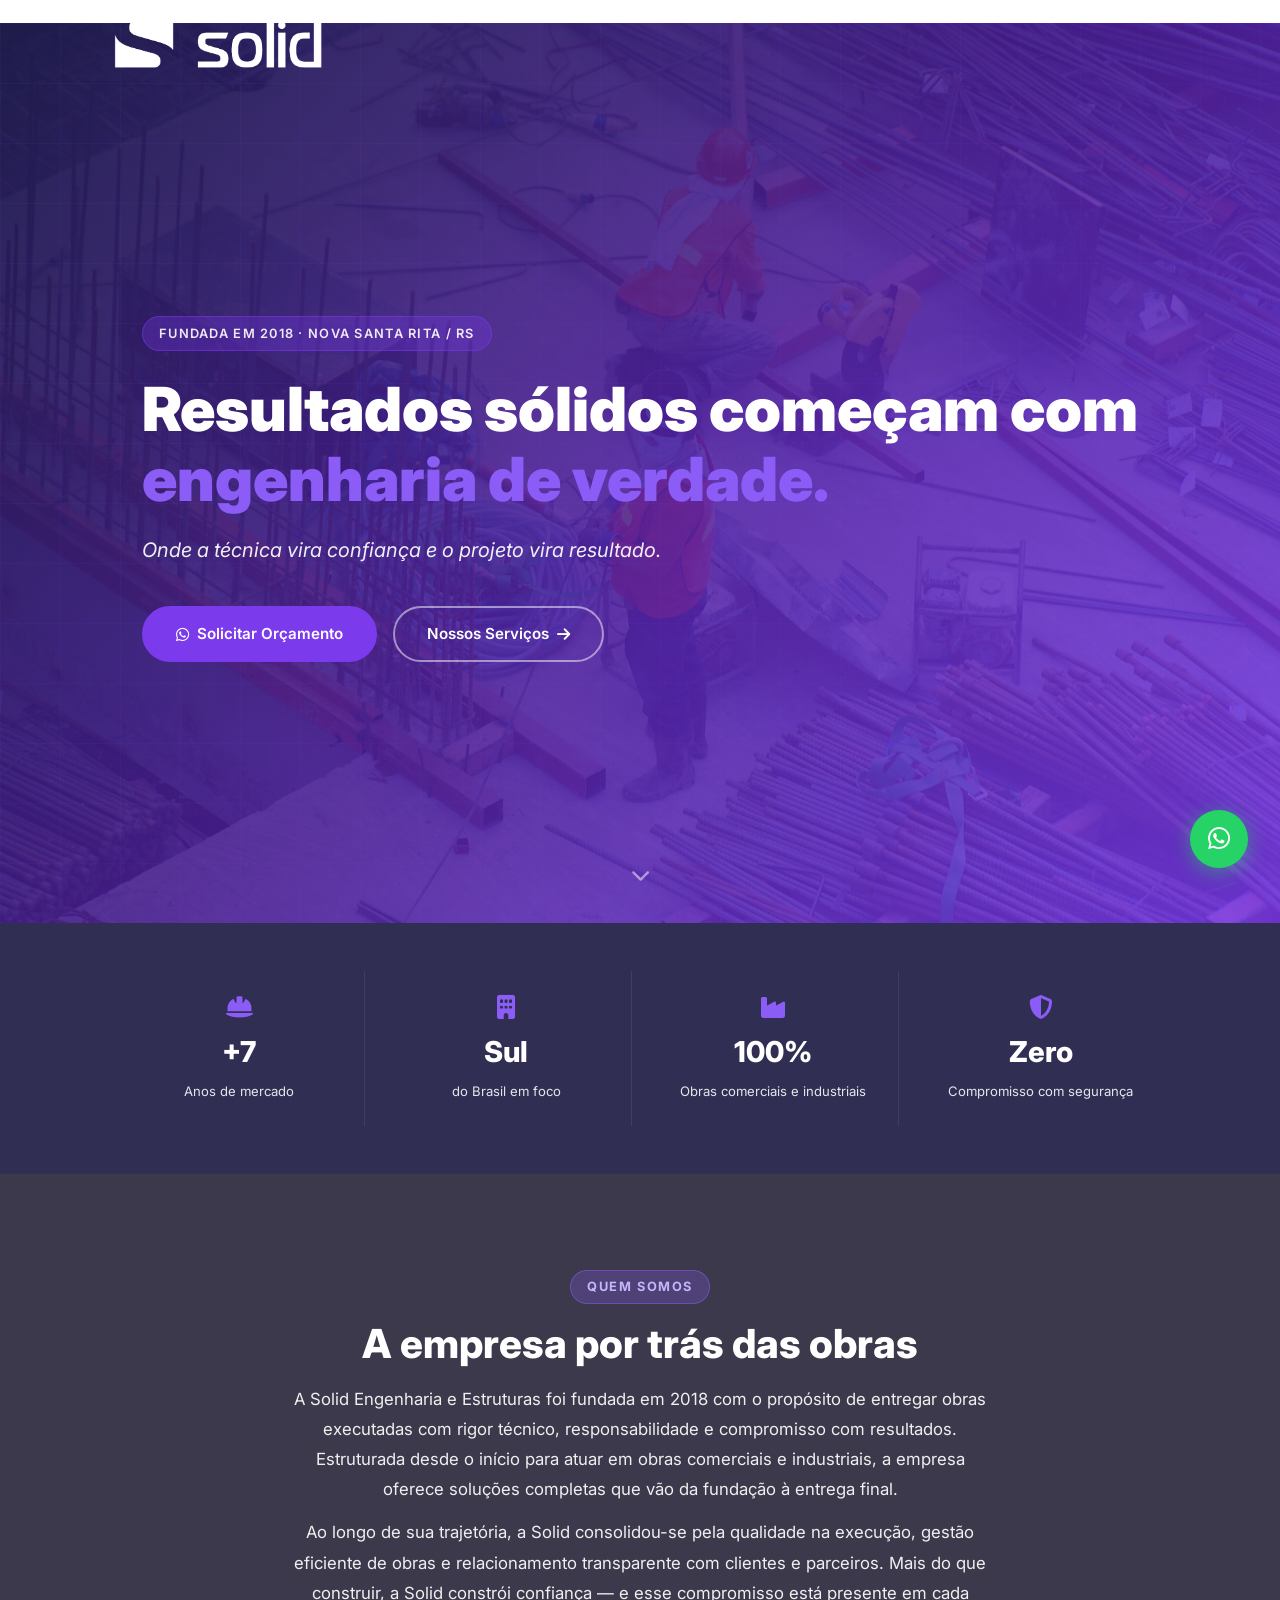
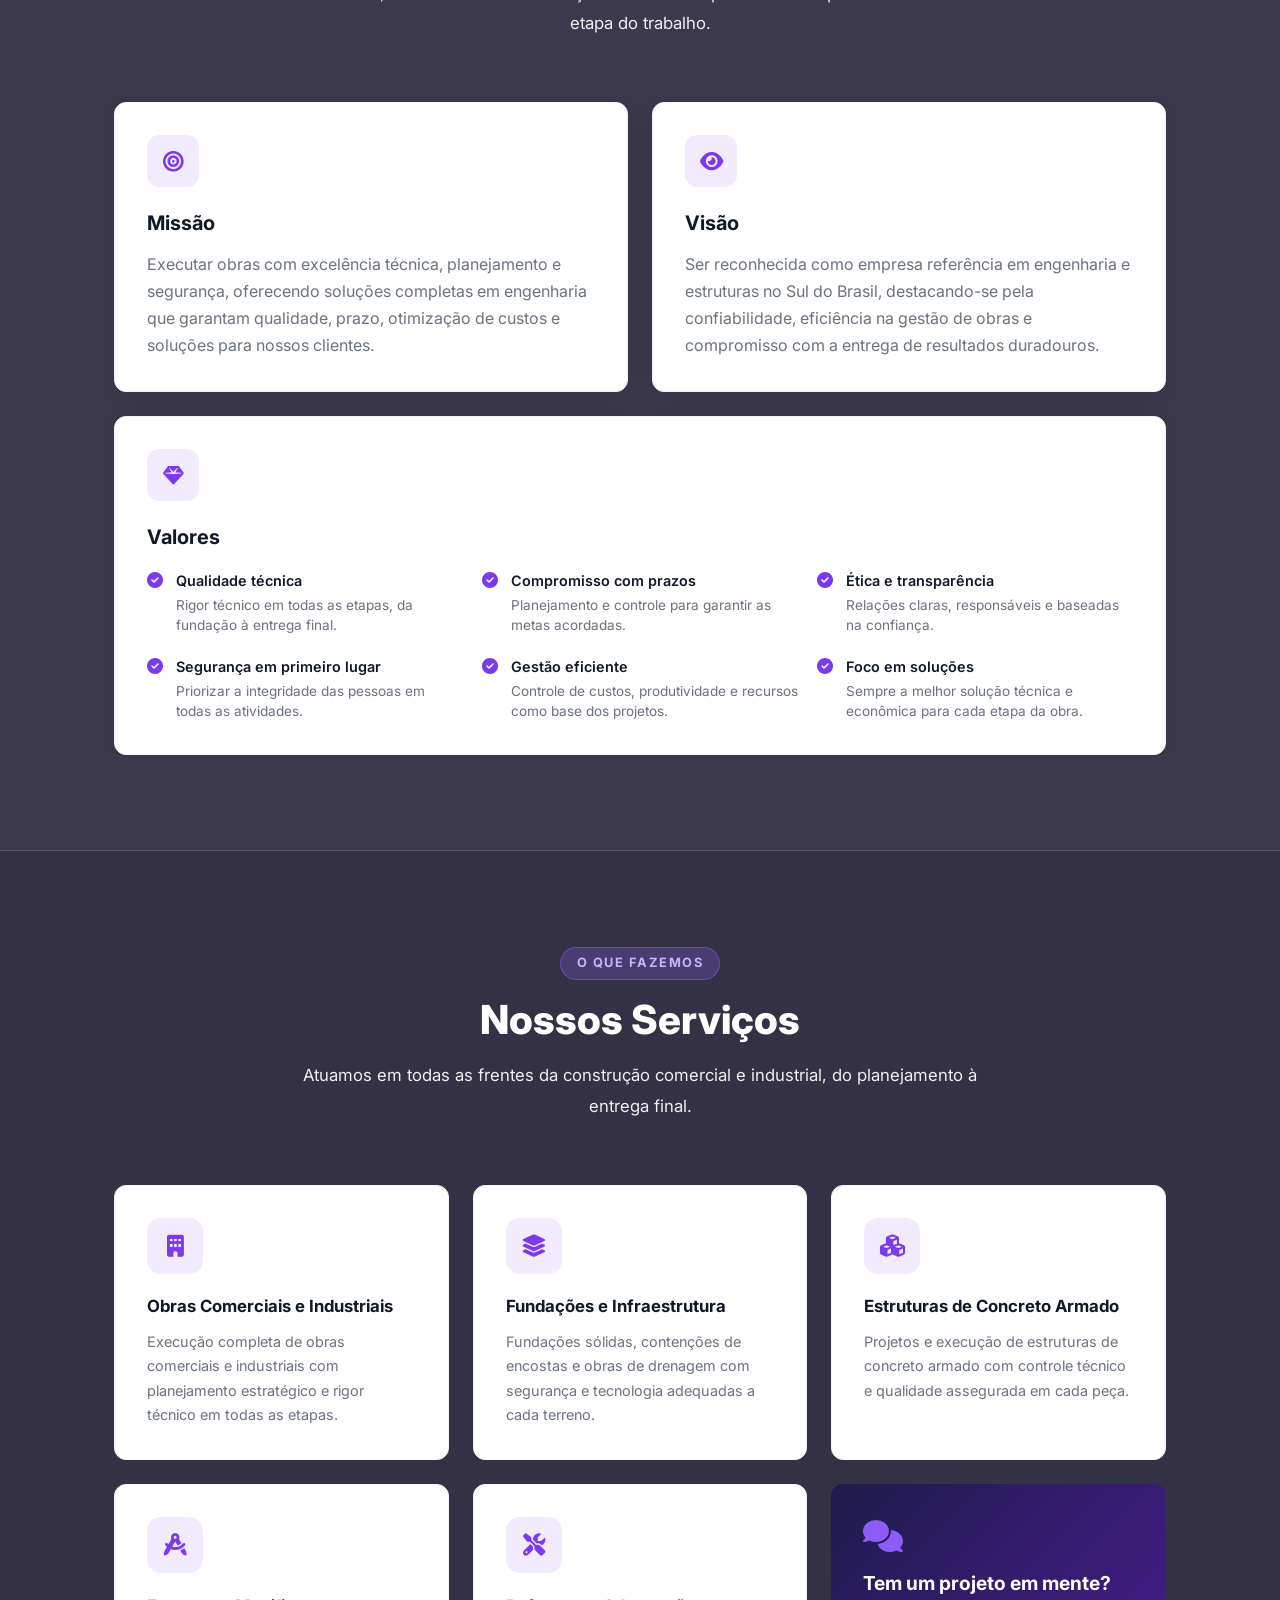
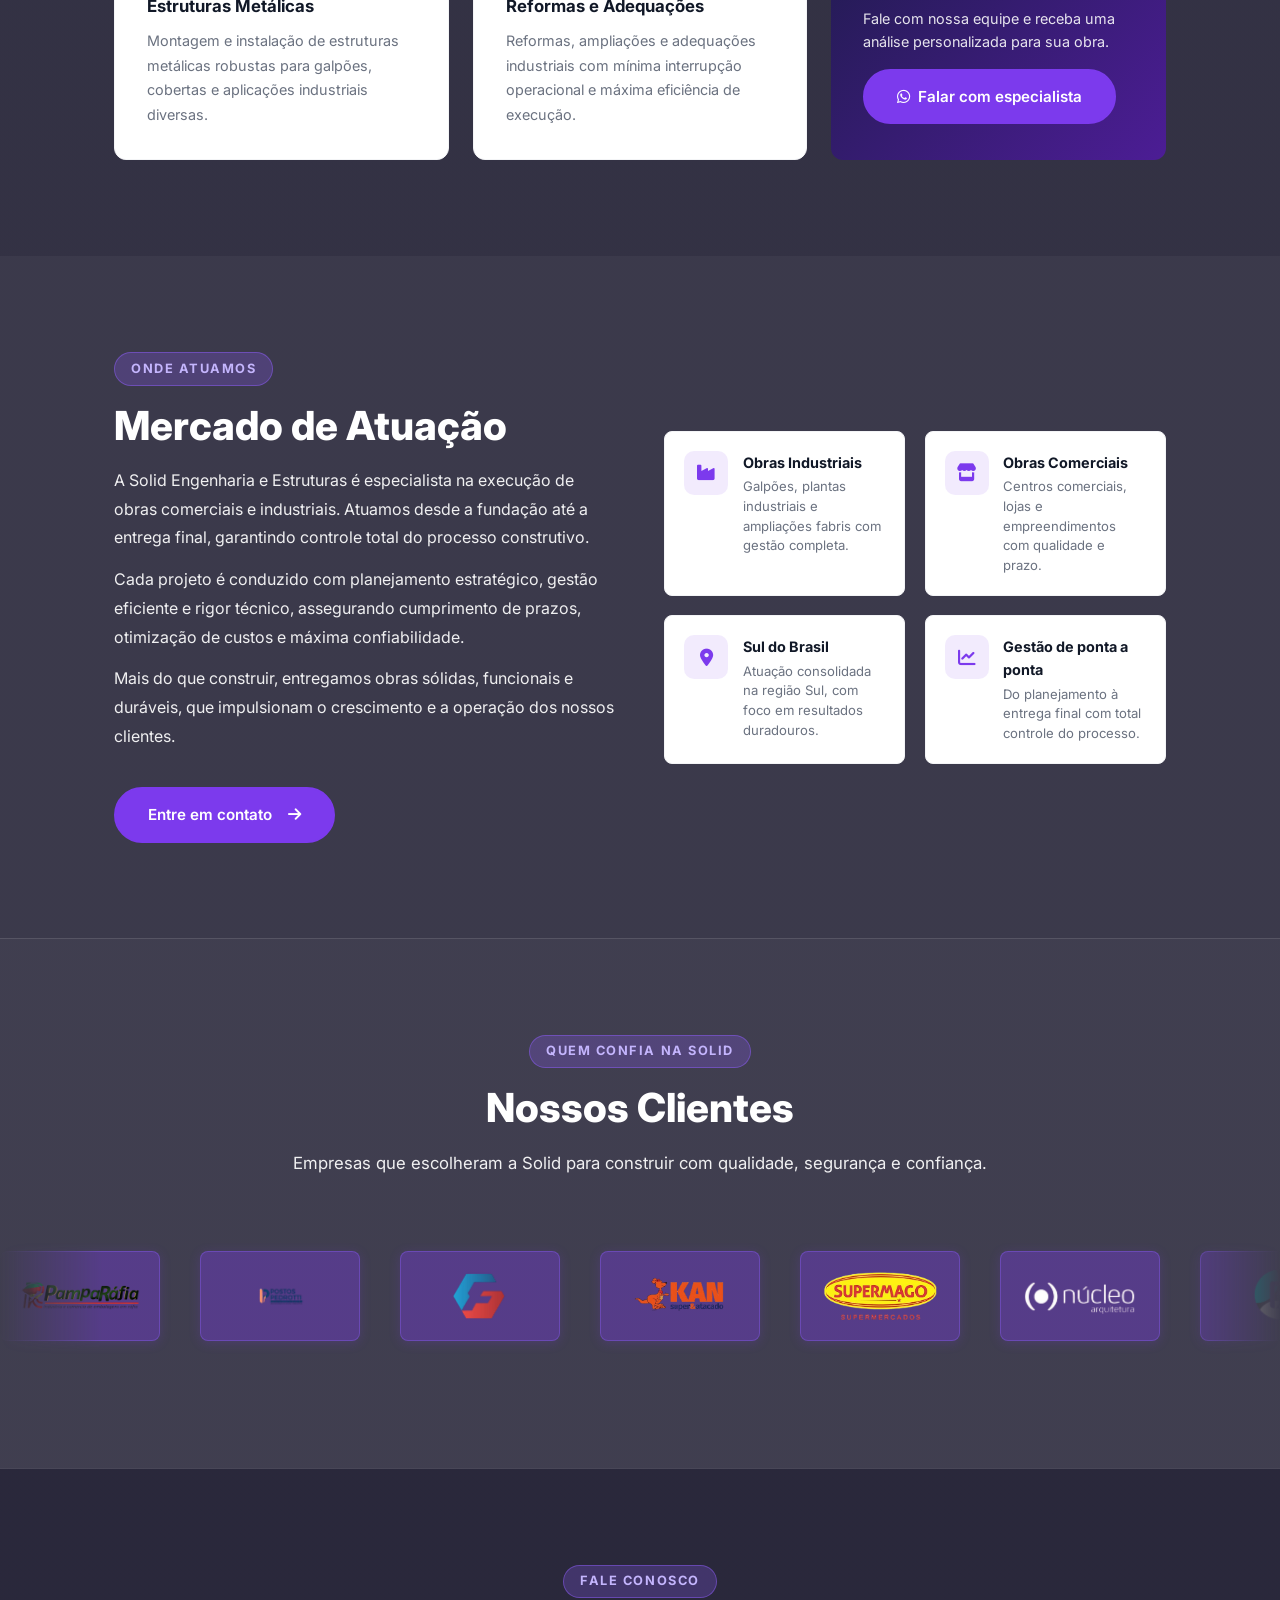
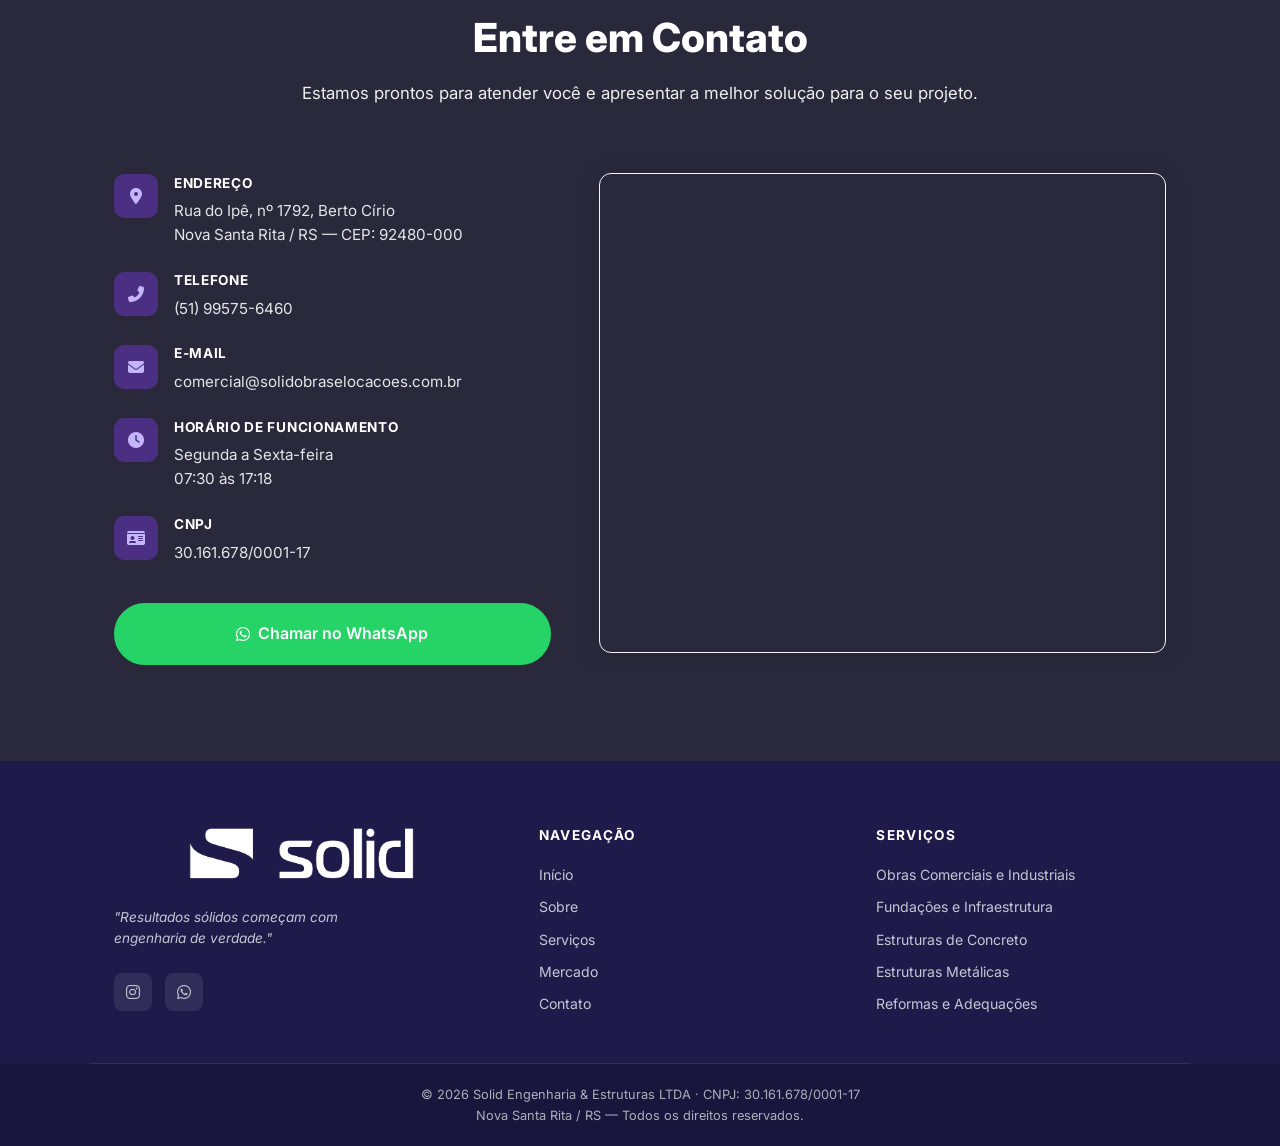
==== commit 37e8c07b: "fix: mover menu mobile para fora do header — resolve clipping em mobile" ====
--- a/index.html
+++ b/index.html
@@ -28,19 +28,21 @@
       <a href="#inicio" class="navbar__logo">
         <img src="assets/images/logo.png" alt="Solid Engenharia & Estruturas" class="navbar__logo-img" />
       </a>
-      <nav class="navbar__menu" id="navMenu">
-        <a href="#inicio" class="nav-link">Início</a>
-        <a href="#sobre" class="nav-link">Sobre</a>
-        <a href="#servicos" class="nav-link">Serviços</a>
-        <a href="#mercado" class="nav-link">Mercado</a>
-        <a href="#clientes" class="nav-link">Clientes</a>
-        <a href="#contato" class="nav-link">Contato</a>
-      </nav>
       <button class="navbar__toggle" id="navToggle" aria-label="Abrir menu">
         <i class="fas fa-bars"></i>
       </button>
     </div>
   </header>
+
+  <!-- Menu mobile — fora do header para não ser clippado pelo overflow -->
+  <nav class="navbar__menu" id="navMenu">
+    <a href="#inicio" class="nav-link">Início</a>
+    <a href="#sobre" class="nav-link">Sobre</a>
+    <a href="#servicos" class="nav-link">Serviços</a>
+    <a href="#mercado" class="nav-link">Mercado</a>
+    <a href="#clientes" class="nav-link">Clientes</a>
+    <a href="#contato" class="nav-link">Contato</a>
+  </nav>
 
   <!-- ========== HERO ========== -->
   <section class="hero" id="inicio">
--- a/assets/css/style.css
+++ b/assets/css/style.css
@@ -5,6 +5,13 @@
 
 /* ---------- RESET & BASE ---------- */
 *, *::before, *::after { box-sizing: border-box; margin: 0; padding: 0; }
+
+/* Desativa hifenização automática do browser em todo o site */
+* {
+  hyphens: none;
+  -webkit-hyphens: none;
+  -ms-hyphens: none;
+}
 
 :root {
   --purple-primary:  #7C3AED;
@@ -298,6 +305,11 @@
   color: var(--white);
   line-height: 1.15;
   margin-bottom: 1.2rem;
+  hyphens: none;
+  -webkit-hyphens: none;
+  -ms-hyphens: none;
+  word-break: normal;
+  overflow-wrap: normal;
 }
 
 .hero__title--accent { color: var(--purple-light); }
@@ -378,6 +390,8 @@
   font-size: .82rem;
   color: rgba(255,255,255,0.88);
   text-align: center;
+  word-break: break-word;
+  overflow-wrap: break-word;
 }
 
 /* ============================================================
@@ -1062,7 +1076,6 @@
    PREVENÇÃO GLOBAL DE OVERFLOW HORIZONTAL
    ============================================================ */
 section,
-header,
 footer,
 .container,
 .highlights,
@@ -1174,13 +1187,13 @@
     flex-direction: column;
     padding: 5rem 2rem 2rem;
     gap: 1.8rem;
-    z-index: 999;
+    z-index: 1002;
     box-shadow: -4px 0 30px rgba(0,0,0,0.3);
     overflow-y: auto;
     overflow-x: hidden;
   }
   .navbar__menu.open { display: flex; }
-  .navbar__toggle    { display: flex; z-index: 1000; }
+  .navbar__toggle    { display: flex; z-index: 1003; }
   .nav-link          { font-size: 1rem; }
 
   /* Mercado: 1 coluna */
@@ -1392,7 +1405,6 @@
   }
 
   /* Textos longos nunca ultrapassam a largura */
-  .hero__title,
   .hero__subtitle,
   .section__title,
   .section__desc,
@@ -1406,6 +1418,15 @@
     overflow-wrap: break-word;
   }
 
+  /* Título hero: nunca hifenizar — palavra deve quebrar de linha inteira */
+  .hero__title {
+    hyphens: none;
+    -webkit-hyphens: none;
+    -ms-hyphens: none;
+    word-break: normal;
+    overflow-wrap: normal;
+  }
+
   /* Carrossel: contenção total */
   .clientes         { overflow: hidden; }
   .carousel-wrapper { overflow: hidden; width: 100%; max-width: 100vw; }
